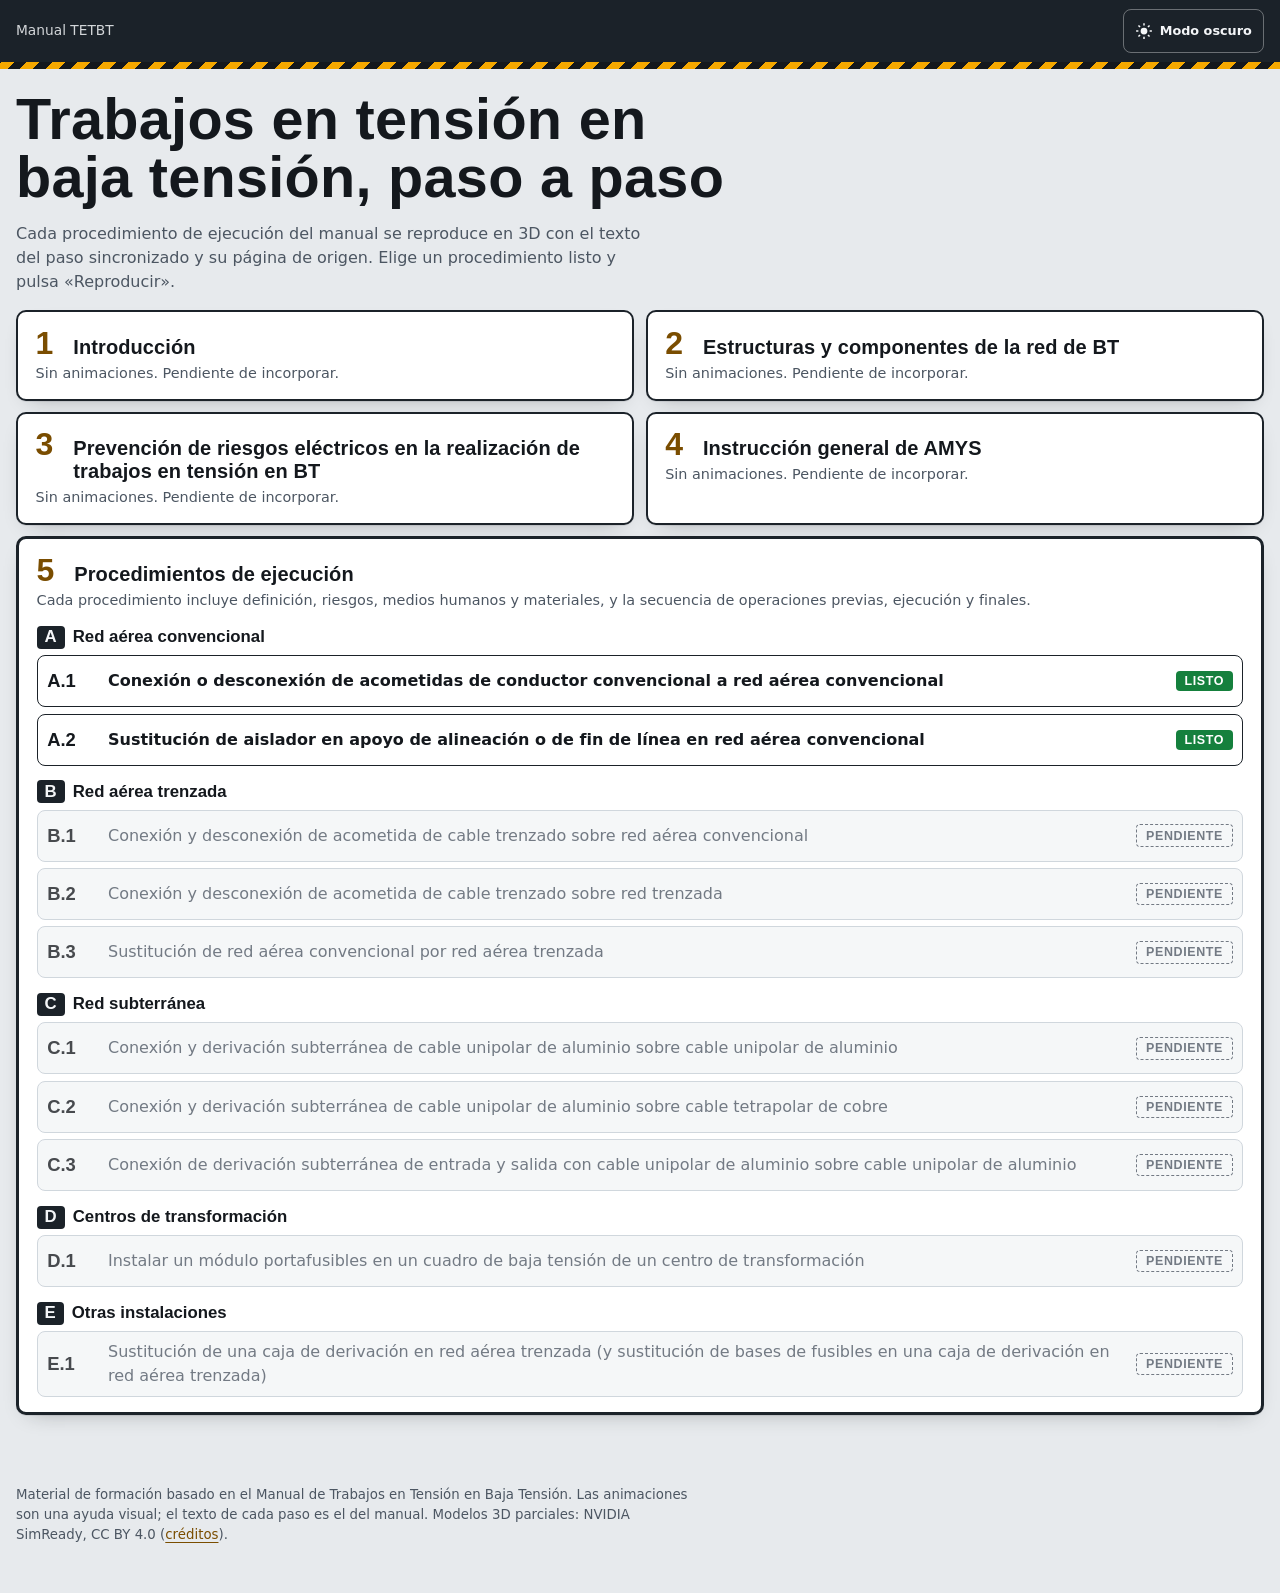
==== index.html @ 38d1fc25 "Apartado 5.A: reproductor 3D con animaciones paso a paso de A.1 y A.2, portada y modelos GLB (NVIDIA" ====
<!doctype html>
<html lang="es">
<head>
<meta charset="utf-8">
<script>try{var t=localStorage.getItem('tema');var q=location.search.match(/[?&]tema=(dark|light)/);if(q)t=q[1];if(t)document.documentElement.setAttribute('data-theme',t)}catch(e){}</script>
<meta name="viewport" content="width=device-width,initial-scale=1,viewport-fit=cover">
<meta name="color-scheme" content="light dark">
<title>Manual TETBT · Trabajos en tensión en baja tensión</title>
<meta name="description" content="Formación visual sobre el Manual de Trabajos en Tensión en Baja Tensión: procedimientos de ejecución animados paso a paso.">
<link rel="stylesheet" href="assets/tet.css">
</head>
<body>
<header class="cab">
  <div class="cab-in">
    <nav class="migas" aria-label="Migas de pan"><span class="act">Manual TETBT</span></nav>
    <button class="btn-tema" type="button" data-tema-btn aria-pressed="false"><span>Modo oscuro</span></button>
  </div>
</header>
<main>
  <section class="hero">
    <h1>Trabajos en tensión en baja tensión, paso a paso</h1>
    <p>Cada procedimiento de ejecución del manual se reproduce en 3D con el texto del paso sincronizado y su página de origen. Elige un procedimiento listo y pulsa «Reproducir».</p>
  </section>

  <ol class="mapa" aria-label="Secciones del manual">
    <li class="sec"><header><span class="num">1</span><h2>Introducción</h2></header><p>Sin animaciones. Pendiente de incorporar.</p></li>
    <li class="sec"><header><span class="num">2</span><h2>Estructuras y componentes de la red de BT</h2></header><p>Sin animaciones. Pendiente de incorporar.</p></li>
    <li class="sec"><header><span class="num">3</span><h2>Prevención de riesgos eléctricos en la realización de trabajos en tensión en BT</h2></header><p>Sin animaciones. Pendiente de incorporar.</p></li>
    <li class="sec"><header><span class="num">4</span><h2>Instrucción general de AMYS</h2></header><p>Sin animaciones. Pendiente de incorporar.</p></li>
    <li class="sec quinta" id="s5">
      <header><span class="num">5</span><h2>Procedimientos de ejecución</h2></header>
      <p>Cada procedimiento incluye definición, riesgos, medios humanos y materiales, y la secuencia de operaciones previas, ejecución y finales.</p>

      <div class="grupo" id="s5-a">
        <h3><span class="l">A</span> Red aérea convencional</h3>
        <ul class="procs">
          <li class="listo"><span class="id">A.1</span><a href="procedimientos/a1_acometida_conductor_convencional.html"><span class="tx">Conexión o desconexión de acometidas de conductor convencional a red aérea convencional</span></a><span class="estado listo">Listo</span></li>
          <li class="listo"><span class="id">A.2</span><a href="procedimientos/a2_sustitucion_aislador.html"><span class="tx">Sustitución de aislador en apoyo de alineación o de fin de línea en red aérea convencional</span></a><span class="estado listo">Listo</span></li>
        </ul>
      </div>
      <div class="grupo" id="s5-b">
        <h3><span class="l">B</span> Red aérea trenzada</h3>
        <ul class="procs">
          <li class="pend"><span class="id">B.1</span><span class="tx">Conexión y desconexión de acometida de cable trenzado sobre red aérea convencional</span><span class="estado pend">Pendiente</span></li>
          <li class="pend"><span class="id">B.2</span><span class="tx">Conexión y desconexión de acometida de cable trenzado sobre red trenzada</span><span class="estado pend">Pendiente</span></li>
          <li class="pend"><span class="id">B.3</span><span class="tx">Sustitución de red aérea convencional por red aérea trenzada</span><span class="estado pend">Pendiente</span></li>
        </ul>
      </div>
      <div class="grupo" id="s5-c">
        <h3><span class="l">C</span> Red subterránea</h3>
        <ul class="procs">
          <li class="pend"><span class="id">C.1</span><span class="tx">Conexión y derivación subterránea de cable unipolar de aluminio sobre cable unipolar de aluminio</span><span class="estado pend">Pendiente</span></li>
          <li class="pend"><span class="id">C.2</span><span class="tx">Conexión y derivación subterránea de cable unipolar de aluminio sobre cable tetrapolar de cobre</span><span class="estado pend">Pendiente</span></li>
          <li class="pend"><span class="id">C.3</span><span class="tx">Conexión de derivación subterránea de entrada y salida con cable unipolar de aluminio sobre cable unipolar de aluminio</span><span class="estado pend">Pendiente</span></li>
        </ul>
      </div>
      <div class="grupo" id="s5-d">
        <h3><span class="l">D</span> Centros de transformación</h3>
        <ul class="procs">
          <li class="pend"><span class="id">D.1</span><span class="tx">Instalar un módulo portafusibles en un cuadro de baja tensión de un centro de transformación</span><span class="estado pend">Pendiente</span></li>
        </ul>
      </div>
      <div class="grupo" id="s5-e">
        <h3><span class="l">E</span> Otras instalaciones</h3>
        <ul class="procs">
          <li class="pend"><span class="id">E.1</span><span class="tx">Sustitución de una caja de derivación en red aérea trenzada (y sustitución de bases de fusibles en una caja de derivación en red aérea trenzada)</span><span class="estado pend">Pendiente</span></li>
        </ul>
      </div>
    </li>
  </ol>
</main>
<footer class="pie"><small>Material de formación basado en el Manual de Trabajos en Tensión en Baja Tensión. Las animaciones son una ayuda visual; el texto de cada paso es el del manual. Modelos 3D parciales: NVIDIA SimReady, CC BY 4.0 (<a href="assets/modelos/CREDITOS.md">créditos</a>).</small></footer>
<script src="assets/tet.js"></script>
<script>TET.initTema();</script>
</body>
</html>
---- assets/tet.css ----
/* ============================================================
   Manual TETBT — hoja de estilo compartida
   Dirección: señalética industrial de seguridad eléctrica.
   Pizarra/carbón + amarillo de aviso. Sin fuentes externas.
   ============================================================ */
:root{
  --bg:#e7eaed; --panel:#ffffff; --panel2:#f3f5f7; --ink:#14181d; --mut:#4c5662; --bd:#c4ccd4;
  --aviso:#f5a800; --aviso-ink:#14181d; --aviso-txt:#7a4d00; --carbon:#1b2229; --carbon-ink:#f4f6f8;
  --ok:#15803d; --foco:#0b57d0; --sombra:0 1px 0 rgba(20,24,29,.08),0 8px 22px -14px rgba(20,24,29,.45);
  --f-tit:"Avenir Next Condensed","Bahnschrift","Roboto Condensed","Arial Narrow","Helvetica Neue",sans-serif;
  --f-txt:system-ui,-apple-system,"Segoe UI",Roboto,"Helvetica Neue",Arial,sans-serif;
  /* paleta de las escenas 3D (las lee tet.js) */
  --e-fondo:#d8e3ea; --e-suelo:#a9b39b; --e-calzada:#6d747b; --e-poste:#bdbab2; --e-edificio:#dcd2c2; --e-techo:#8d867b;
  --e-N:#2f6fd6; --e-R:#d1432f; --e-S:#2a9d57; --e-T:#8c52cc;
  --e-aisl:#ff9a12; --e-tela:#ffd23a; --e-aislador:#7c5b3b; --e-viejo:#4a392a; --e-nuevo:#efe8d6; --e-metal:#c4a020;
  --e-piel:#e2ae8c; --e-casco:#f4f4f2; --e-casco2:#ffd23a; --e-ropa:#ff8b1e; --e-ropa2:#2d3b4c; --e-guante:#d52b2b;
  --e-valla:#ff7a00; --e-furgo:#f1f1ef; --e-cono:#ff6a00; --e-cota:#d6246e; --e-ok:#1fa34a; --e-esc:#ffc933;
  --e-lona:#3b6fa8; --e-marca:#ffb400; --e-cgp:#8fa2af; --e-nube:#ffffff; --e-sol:#ffd84a; --e-texto:#14181d;
}
:root[data-theme="dark"]{
  --bg:#0f1317; --panel:#181e24; --panel2:#20272e; --ink:#eaeff3; --mut:#a2adb8; --bd:#34404a;
  --aviso:#ffb81c; --aviso-ink:#14181d; --aviso-txt:#ffc94d; --carbon:#0a0d10; --carbon-ink:#eaeff3;
  --ok:#4ade80; --foco:#7aa7ff; --sombra:0 1px 0 rgba(0,0,0,.4),0 10px 24px -14px rgba(0,0,0,.8);
  --e-fondo:#10171d; --e-suelo:#2d3829; --e-calzada:#2a2f34; --e-poste:#6f6c66; --e-edificio:#4d4840; --e-techo:#38342e;
  --e-N:#5b94ff; --e-R:#ff6a55; --e-S:#3fd07f; --e-T:#b88af0;
  --e-aisl:#ff9a12; --e-tela:#ffd23a; --e-aislador:#a07c55; --e-viejo:#6b5440; --e-nuevo:#f2ecda; --e-metal:#e0be3a;
  --e-piel:#d09a79; --e-casco:#e9e9e6; --e-casco2:#ffd23a; --e-ropa:#ff8b1e; --e-ropa2:#52667d; --e-guante:#f04a4a;
  --e-valla:#ff7a00; --e-furgo:#cfd3d6; --e-cono:#ff6a00; --e-cota:#ff5fa2; --e-ok:#4ade80; --e-esc:#ffc933;
  --e-lona:#4f86c2; --e-marca:#ffc233; --e-cgp:#6e808d; --e-nube:#8a97a3; --e-sol:#ffd84a; --e-texto:#ffffff;
}
*{box-sizing:border-box}
html{-webkit-text-size-adjust:100%}
body{margin:0;background:var(--bg);color:var(--ink);font:400 1rem/1.5 var(--f-txt);min-height:100vh;overflow-x:hidden}
img,svg,canvas{max-width:100%}
a{color:var(--aviso-txt);text-underline-offset:3px}
:focus-visible{outline:3px solid var(--foco);outline-offset:2px;border-radius:4px}
.skip{position:absolute;left:-999px;top:0;background:var(--aviso);color:var(--aviso-ink);padding:.6rem 1rem;z-index:99;font-weight:700}
.skip:focus{left:8px;top:8px}
.vh{position:absolute!important;width:1px;height:1px;overflow:hidden;clip:rect(0 0 0 0);white-space:nowrap}

/* ---------- cabecera con franja de peligro ---------- */
.cab{background:var(--carbon);color:var(--carbon-ink);position:relative;padding:.55rem max(16px,env(safe-area-inset-left)) calc(.55rem + 7px)}
.cab::after{content:"";position:absolute;left:0;right:0;bottom:0;height:7px;
  background:repeating-linear-gradient(-45deg,var(--aviso) 0 9px,#14181d 9px 18px)}
.cab-in{max-width:1400px;margin:0 auto;display:flex;align-items:center;gap:.75rem;justify-content:space-between}
.migas{display:flex;flex-wrap:wrap;gap:.15rem .5rem;align-items:center;font-size:.86rem;line-height:1.3;min-width:0}
.migas a{color:var(--carbon-ink);text-decoration:none;font-weight:600;padding:.5rem .1rem;min-height:44px;display:inline-flex;align-items:center}
.migas a:hover{text-decoration:underline}
.migas .sep{opacity:.5}
.migas .act{opacity:.85}
.btn-tema{flex:none;min-width:44px;min-height:44px;border:1.5px solid rgba(255,255,255,.35);background:transparent;color:var(--carbon-ink);border-radius:8px;
  font:600 .8rem var(--f-txt);display:inline-flex;align-items:center;gap:.4rem;padding:0 .7rem;cursor:pointer}
.btn-tema:hover{border-color:var(--aviso)}
.btn-tema svg{width:18px;height:18px}

main{max-width:1400px;margin:0 auto;padding:0 max(16px,env(safe-area-inset-left)) 2rem}
.titulo{display:flex;gap:.9rem;align-items:center;padding:1rem 0 .8rem}
.placa{flex:none;font:800 1.9rem/1 var(--f-tit);letter-spacing:.02em;background:var(--aviso);color:var(--aviso-ink);
  padding:.45rem .6rem .35rem;border:3px solid var(--carbon);border-radius:6px;box-shadow:inset 0 0 0 2px var(--aviso)}
:root[data-theme="dark"] .placa{border-color:#000}
h1{font:800 clamp(1.25rem,4.6vw,2.1rem)/1.1 var(--f-tit);margin:0;letter-spacing:.005em;text-wrap:balance}
h2{font:800 1.5rem/1.15 var(--f-tit);margin:0 0 .8rem;letter-spacing:.005em}
.lede{max-width:70ch;color:var(--mut);margin:0 0 .5rem}

/* ---------- reproductor ---------- */
.player{display:grid;gap:0;background:var(--panel);border:2px solid var(--carbon);border-radius:10px;overflow:clip;box-shadow:var(--sombra)}
:root[data-theme="dark"] .player{border-color:var(--bd)}
.stage{position:relative;height:clamp(260px,42svh,420px);background:var(--e-fondo);touch-action:none}
.stage canvas{display:block;width:100%;height:100%;outline:none}
.stage .tag{position:absolute;left:10px;top:10px;background:var(--carbon);color:var(--carbon-ink);font:700 .78rem var(--f-tit);letter-spacing:.04em;
  padding:.3rem .55rem;border-radius:4px;pointer-events:none;max-width:70%}
.btn-cam{position:absolute;right:10px;top:10px;min-height:44px;min-width:44px;display:inline-flex;align-items:center;gap:.4rem;
  background:var(--panel);color:var(--ink);border:1.5px solid var(--carbon);border-radius:8px;padding:0 .7rem;font:700 .8rem var(--f-txt);cursor:pointer;box-shadow:var(--sombra)}
.btn-cam svg{width:18px;height:18px}
.sinwebgl{position:absolute;inset:0;display:none;align-items:center;justify-content:center;text-align:center;padding:1.5rem;
  background:var(--panel2);color:var(--ink);font-weight:600}
.sinwebgl.on{display:flex}
.stage.nogl{height:auto!important;min-height:0!important;position:static!important;touch-action:auto}
.stage.nogl canvas,.stage.nogl .tag,.stage.nogl .btn-cam{display:none}
.stage.nogl .sinwebgl{position:static;padding:1.2rem;font-size:.95rem}
.pista{display:none;position:absolute;left:10px;right:10px;bottom:8px;text-align:center;font:600 .74rem var(--f-txt);color:var(--ink);background:color-mix(in srgb,var(--panel) 82%,transparent);border-radius:6px;padding:.2rem .4rem;pointer-events:none}
.stage.nogl .pista{display:none!important}
.carga{position:absolute;inset:0;display:flex;align-items:center;justify-content:center;color:var(--mut);font-weight:600;pointer-events:none}

.panel{display:flex;flex-direction:column;min-width:0}
.opcion{display:flex;flex-wrap:wrap;gap:.5rem .8rem;align-items:center;padding:.7rem .9rem;background:var(--panel2);border-bottom:1px solid var(--bd)}
.opcion .et{font:800 .95rem var(--f-tit)}
.seg{display:inline-flex;border:2px solid var(--carbon);border-radius:8px;overflow:hidden;background:var(--panel)}
:root[data-theme="dark"] .seg{border-color:var(--bd)}
.seg button{min-height:44px;padding:0 .9rem;border:0;background:transparent;color:var(--ink);font:700 .88rem var(--f-txt);cursor:pointer}
.seg button+button{border-left:2px solid var(--carbon)}
:root[data-theme="dark"] .seg button+button{border-left-color:var(--bd)}
.seg button[aria-pressed="true"]{background:var(--aviso);color:var(--aviso-ink)}
.opcion .desc{flex:1 1 100%;font-size:.84rem;color:var(--mut);margin:0}

.fases{display:flex;gap:3px;padding:.7rem .9rem .2rem}
.fases button{flex:var(--w,1) 1 0;min-width:0;height:22px;padding:0;border:0;border-radius:3px;background:var(--bd);position:relative;cursor:pointer;overflow:hidden}
.fases button .rell{position:absolute;inset:0 auto 0 0;width:var(--p,0%);background:var(--aviso)}
.fases button[aria-current="true"]{outline:2px solid var(--ink);outline-offset:1px}
.fases button.hecha .rell{background:var(--carbon)}
:root[data-theme="dark"] .fases button.hecha .rell{background:var(--mut)}
.fase-nom{padding:.1rem .9rem 0;font:700 .82rem var(--f-tit);letter-spacing:.06em;color:var(--mut);text-transform:uppercase}

.paso{padding:.55rem .9rem .8rem;touch-action:pan-y;min-height:9.5rem}
.paso-cab{display:flex;flex-wrap:wrap;align-items:center;gap:.4rem .6rem;margin-bottom:.35rem}
.paso-n{font:800 .95rem var(--f-tit);color:var(--mut)}
.cita{display:inline-flex;align-items:center;font:800 .8rem var(--f-tit);letter-spacing:.03em;background:var(--carbon);color:var(--carbon-ink);
  padding:.15rem .5rem;border-radius:4px;border:2px solid var(--carbon)}
:root[data-theme="dark"] .cita{background:var(--aviso);color:var(--aviso-ink);border-color:var(--aviso)}
.ilus{display:inline-flex;font:700 .74rem var(--f-txt);padding:.12rem .5rem;border-radius:999px;border:1.5px dashed var(--mut);color:var(--mut)}
.paso-txt{font:700 clamp(1.18rem,4.9vw,1.6rem)/1.22 var(--f-tit);letter-spacing:.003em;margin:0;text-wrap:pretty}
.paso-nota{margin:.65rem 0 0;padding:.5rem .7rem;border-left:5px solid var(--aviso);background:var(--panel2);font-size:.92rem;line-height:1.4}
.paso-nota strong{font-family:var(--f-tit);font-weight:800}

.ctrl{position:sticky;bottom:0;z-index:5;background:var(--panel);border-top:2px solid var(--carbon);padding:.6rem .9rem calc(.6rem + env(safe-area-inset-bottom));
  display:grid;grid-template-columns:minmax(0,1fr) minmax(0,1.35fr) minmax(0,1fr);gap:.4rem}
:root[data-theme="dark"] .ctrl{border-top-color:var(--bd)}
.ctrl .b{min-height:52px;min-width:0;padding:0 .3rem;border:2px solid var(--carbon);border-radius:9px;background:var(--panel);color:var(--ink);font:800 .98rem var(--f-tit);letter-spacing:.01em;
  display:inline-flex;align-items:center;justify-content:center;gap:.3rem;cursor:pointer;touch-action:manipulation}
:root[data-theme="dark"] .ctrl .b{border-color:var(--bd)}
.ctrl .b svg{width:18px;height:18px;flex:none}
.ctrl .b:disabled{opacity:.4;cursor:default}
.ctrl .b.play{background:var(--aviso);color:var(--aviso-ink);border-color:var(--carbon);font-size:1.1rem}
:root[data-theme="dark"] .ctrl .b.play{border-color:var(--aviso)}
.ctrl .b:active:not(:disabled){transform:translateY(1px)}
.ctrl2{grid-column:1/-1;display:flex;flex-wrap:wrap;gap:.5rem .9rem;align-items:center;justify-content:space-between}
.ctrl2 .seg button{min-width:48px;padding:0 .6rem}
.ctrl2 .mini{min-height:44px;padding:0 .8rem;border:2px solid var(--carbon);border-radius:8px;background:var(--panel);color:var(--ink);font:700 .85rem var(--f-txt);cursor:pointer;display:inline-flex;gap:.4rem;align-items:center}
:root[data-theme="dark"] .ctrl2 .mini{border-color:var(--bd)}
.ctrl2 .mini[aria-pressed="true"]{background:var(--aviso);color:var(--aviso-ink)}
.ctrl2 .mini svg{width:16px;height:16px}

details.todos{border-top:1px solid var(--bd)}
details.todos>summary{cursor:pointer;min-height:48px;display:flex;align-items:center;padding:0 .9rem;font:800 1rem var(--f-tit);list-style:none;gap:.5rem}
details.todos>summary::-webkit-details-marker{display:none}
details.todos>summary::before{content:"";width:9px;height:9px;border-right:3px solid currentColor;border-bottom:3px solid currentColor;transform:rotate(-45deg);transition:transform .15s}
details.todos[open]>summary::before{transform:rotate(45deg)}
.lista{margin:0;padding:0 .5rem .8rem;list-style:none;max-height:none}
.lista h3{font:800 .82rem var(--f-tit);letter-spacing:.06em;text-transform:uppercase;color:var(--mut);margin:.8rem .4rem .25rem}
.lista ol{list-style:none;margin:0;padding:0}
.lista button{width:100%;text-align:left;display:grid;grid-template-columns:2.1rem 1fr auto;gap:.4rem;align-items:start;min-height:44px;padding:.5rem .4rem;border:0;border-radius:6px;
  background:transparent;color:var(--ink);font:400 .93rem/1.35 var(--f-txt);cursor:pointer}
.lista button:hover{background:var(--panel2)}
.lista button[aria-current="step"]{background:var(--aviso);color:var(--aviso-ink)}
.lista button .n{font:800 .95rem var(--f-tit);color:var(--mut)}
.lista button[aria-current="step"] .n{color:var(--aviso-ink)}
.lista button .p{font:700 .78rem var(--f-tit);color:var(--mut);white-space:nowrap}
.lista button[aria-current="step"] .p{color:var(--aviso-ink)}
.lista button.pasado .t{opacity:.7}

/* escritorio: lienzo a la izquierda, panel a la derecha */
@media (min-width:960px){
  .player{grid-template-columns:minmax(0,1fr) 440px;align-items:start}
  .stage{position:sticky;top:0;height:max(520px,min(calc(100vh - 200px),820px));min-height:520px}
  .panel{height:max(520px,min(calc(100vh - 200px),820px));overflow:hidden;border-left:2px solid var(--carbon)}
  :root[data-theme="dark"] .panel{border-left-color:var(--bd)}
  .panel .scroll{flex:1;min-height:0;display:flex;flex-direction:column}
  .ctrl{position:static}
  details.todos{border-top:1px solid var(--bd);flex:1;min-height:0;display:flex;flex-direction:column}
  details.todos:not([open]){flex:none}
  .lista{flex:1;overflow:auto;min-height:0;position:relative}
  .paso{min-height:0}
}
@media (max-width:959px){
  .panel .scroll{display:contents}
  .opcion{order:0}.fases{order:1}.fase-nom{order:2}.paso{order:3}
  .stage{touch-action:pan-y}
  .pista{display:block}
  details.todos{order:5}.ctrl{order:6}
}

/* ---------- fichas ---------- */
.fichas{margin-top:1.6rem}
.rejilla{display:grid;gap:.9rem;grid-template-columns:1fr}
@media (min-width:760px){.rejilla{grid-template-columns:1fr 1fr}}
.ficha{background:var(--panel);border:2px solid var(--carbon);border-radius:10px;padding:1rem 1.1rem 1.1rem;box-shadow:var(--sombra);min-width:0}
:root[data-theme="dark"] .ficha{border-color:var(--bd)}
.ficha.ancha{grid-column:1/-1}
.ficha h3{font:800 1.25rem var(--f-tit);margin:0 0 .6rem;display:flex;align-items:center;gap:.6rem;flex-wrap:wrap}
.ficha h3 .cita{font-size:.75rem}
.ficha p{margin:.2rem 0;max-width:72ch}
.riesgos{list-style:none;margin:0;padding:0;display:grid;gap:.5rem;grid-template-columns:repeat(auto-fill,minmax(210px,1fr))}
.riesgos li{display:flex;align-items:center;gap:.6rem;font-weight:600;padding:.4rem .6rem .4rem .4rem;background:var(--panel2);border-radius:8px;border:1px solid var(--bd)}
.riesgos svg{flex:none;width:34px;height:34px;padding:5px;background:var(--aviso);color:var(--aviso-ink);border-radius:6px;border:2px solid var(--carbon)}
.medio{margin-top:.9rem}
.medio h4{font:800 1.02rem var(--f-tit);margin:0 0 .15rem;display:flex;gap:.5rem;align-items:center;flex-wrap:wrap}
.medio h4 .cita{font-size:.72rem}
.medio .nota{font-size:.84rem;color:var(--mut);margin:0 0 .4rem;max-width:80ch}
.chips{display:flex;flex-wrap:wrap;gap:.4rem;margin:0;padding:0;list-style:none}
.chips li{padding:.3rem .65rem;border-radius:999px;background:var(--panel2);border:1.5px solid var(--bd);font-size:.88rem;line-height:1.25}
.chips.epi li{border-color:var(--aviso);background:color-mix(in srgb,var(--aviso) 16%,var(--panel))}
.humano{display:flex;gap:.7rem;align-items:flex-start}
.humano svg{flex:none;width:44px;height:44px;color:var(--ink)}

footer.pie{max-width:1400px;margin:0 auto;padding:1.4rem max(16px,env(safe-area-inset-left)) 3rem}
.hermano{display:flex;flex-wrap:wrap;gap:.8rem;align-items:center;justify-content:space-between;padding:1rem 1.1rem;border:2px solid var(--carbon);border-radius:10px;background:var(--panel)}
:root[data-theme="dark"] .hermano{border-color:var(--bd)}
.hermano a.go{display:inline-flex;align-items:center;gap:.5rem;min-height:48px;padding:0 1.1rem;background:var(--aviso);color:var(--aviso-ink);
  border:2px solid var(--carbon);border-radius:9px;font:800 1.05rem var(--f-tit);text-decoration:none}
.hermano .lbl{color:var(--mut);font-size:.88rem}
.pie small{display:block;margin-top:1rem;color:var(--mut);max-width:80ch}

/* ---------- portada ---------- */
.hero{padding:1.4rem 0 1rem;display:grid;gap:1rem}
.hero h1{font-size:clamp(1.9rem,8vw,3.6rem);line-height:1}
.hero p{max-width:62ch;color:var(--mut);margin:0}
.mapa{list-style:none;margin:0;padding:0;display:grid;gap:.7rem}
.sec{background:var(--panel);border:2px solid var(--carbon);border-radius:10px;padding:.9rem 1.1rem;box-shadow:var(--sombra)}
:root[data-theme="dark"] .sec{border-color:var(--bd)}
.sec>header{display:flex;gap:.8rem;align-items:baseline}
.sec .num{font:800 2rem/1 var(--f-tit);color:var(--aviso-txt);min-width:1.4ch}
.sec h2{margin:0;font-size:1.25rem}
.sec p{margin:.25rem 0 0;color:var(--mut);font-size:.9rem}
.sec.quinta{border-width:3px}
.grupo{margin-top:.9rem}
.grupo h3{font:800 1.05rem var(--f-tit);margin:0 0 .4rem;display:flex;align-items:center;gap:.5rem}
.grupo h3 .l{background:var(--carbon);color:var(--carbon-ink);padding:.1rem .5rem;border-radius:4px}
:root[data-theme="dark"] .grupo h3 .l{background:var(--aviso);color:var(--aviso-ink)}
.procs{list-style:none;margin:0;padding:0;display:grid;gap:.4rem}
.procs li{display:grid;grid-template-columns:3.2rem 1fr auto;gap:.6rem;align-items:center;padding:.5rem .6rem;border:1.5px solid var(--bd);border-radius:8px;background:var(--panel2);min-height:52px}
.procs .id{font:800 1.15rem var(--f-tit)}
.procs a{color:var(--ink);font-weight:700;text-decoration:none}
.procs a:hover{text-decoration:underline}
.procs a::after{content:"";position:absolute;inset:0}
.procs li{position:relative}
.estado{font:800 .78rem var(--f-tit);letter-spacing:.05em;padding:.2rem .55rem;border-radius:4px;text-transform:uppercase;white-space:nowrap}
.estado.listo{background:var(--ok);color:#fff}
:root[data-theme="dark"] .estado.listo{color:#07210f}
.estado.pend{border:1.5px dashed var(--mut);color:var(--mut)}
.procs li.pend{opacity:.78}
.procs li.pend .tx{color:var(--mut)}
.procs li.listo{border-color:var(--carbon);background:var(--panel)}
:root[data-theme="dark"] .procs li.listo{border-color:var(--aviso)}
@media (min-width:900px){.mapa{grid-template-columns:1fr 1fr}.sec.quinta{grid-column:1/-1}}

/* ---------- movimiento reducido ---------- */
@media (max-width:520px){
  .cab{padding-top:.2rem}
  .migas{font-size:.78rem;gap:0 .35rem}
  .migas .sep{display:none}
  .migas a{padding:.45rem .15rem}
  .migas a+a::before{content:"/";opacity:.5;margin-right:.35rem}
  .btn-tema span{position:absolute;width:1px;height:1px;overflow:hidden;clip:rect(0 0 0 0)}
  .btn-tema{padding:0;justify-content:center;width:44px}
  .titulo{gap:.7rem;padding:.7rem 0 .6rem}
  .placa{font-size:1.5rem}
  h1{font-size:1.08rem}
  .ctrl .b{font-size:.9rem}
  .ctrl .b.play{font-size:.95rem}
  .ctrl .b:not(.play) svg{display:none}
  .ctrl2{flex-wrap:nowrap;gap:.4rem;justify-content:space-between}
  .ctrl2 .mini{padding:0 .6rem}
  .ctrl2 .mini span{font-size:.8rem}
  .ctrl2 .mini.rs span{position:absolute;width:1px;height:1px;overflow:hidden;clip:rect(0 0 0 0)}
  .ctrl2 .mini.rs{width:44px;justify-content:center;padding:0}
  .ctrl2 .seg button{min-width:42px;padding:0 .45rem}
  .paso{min-height:0}
}
@media (prefers-reduced-motion:reduce){*{transition:none!important;animation:none!important;scroll-behavior:auto!important}}
@media print{.cab::after{display:none}.ctrl,.stage{display:none}}
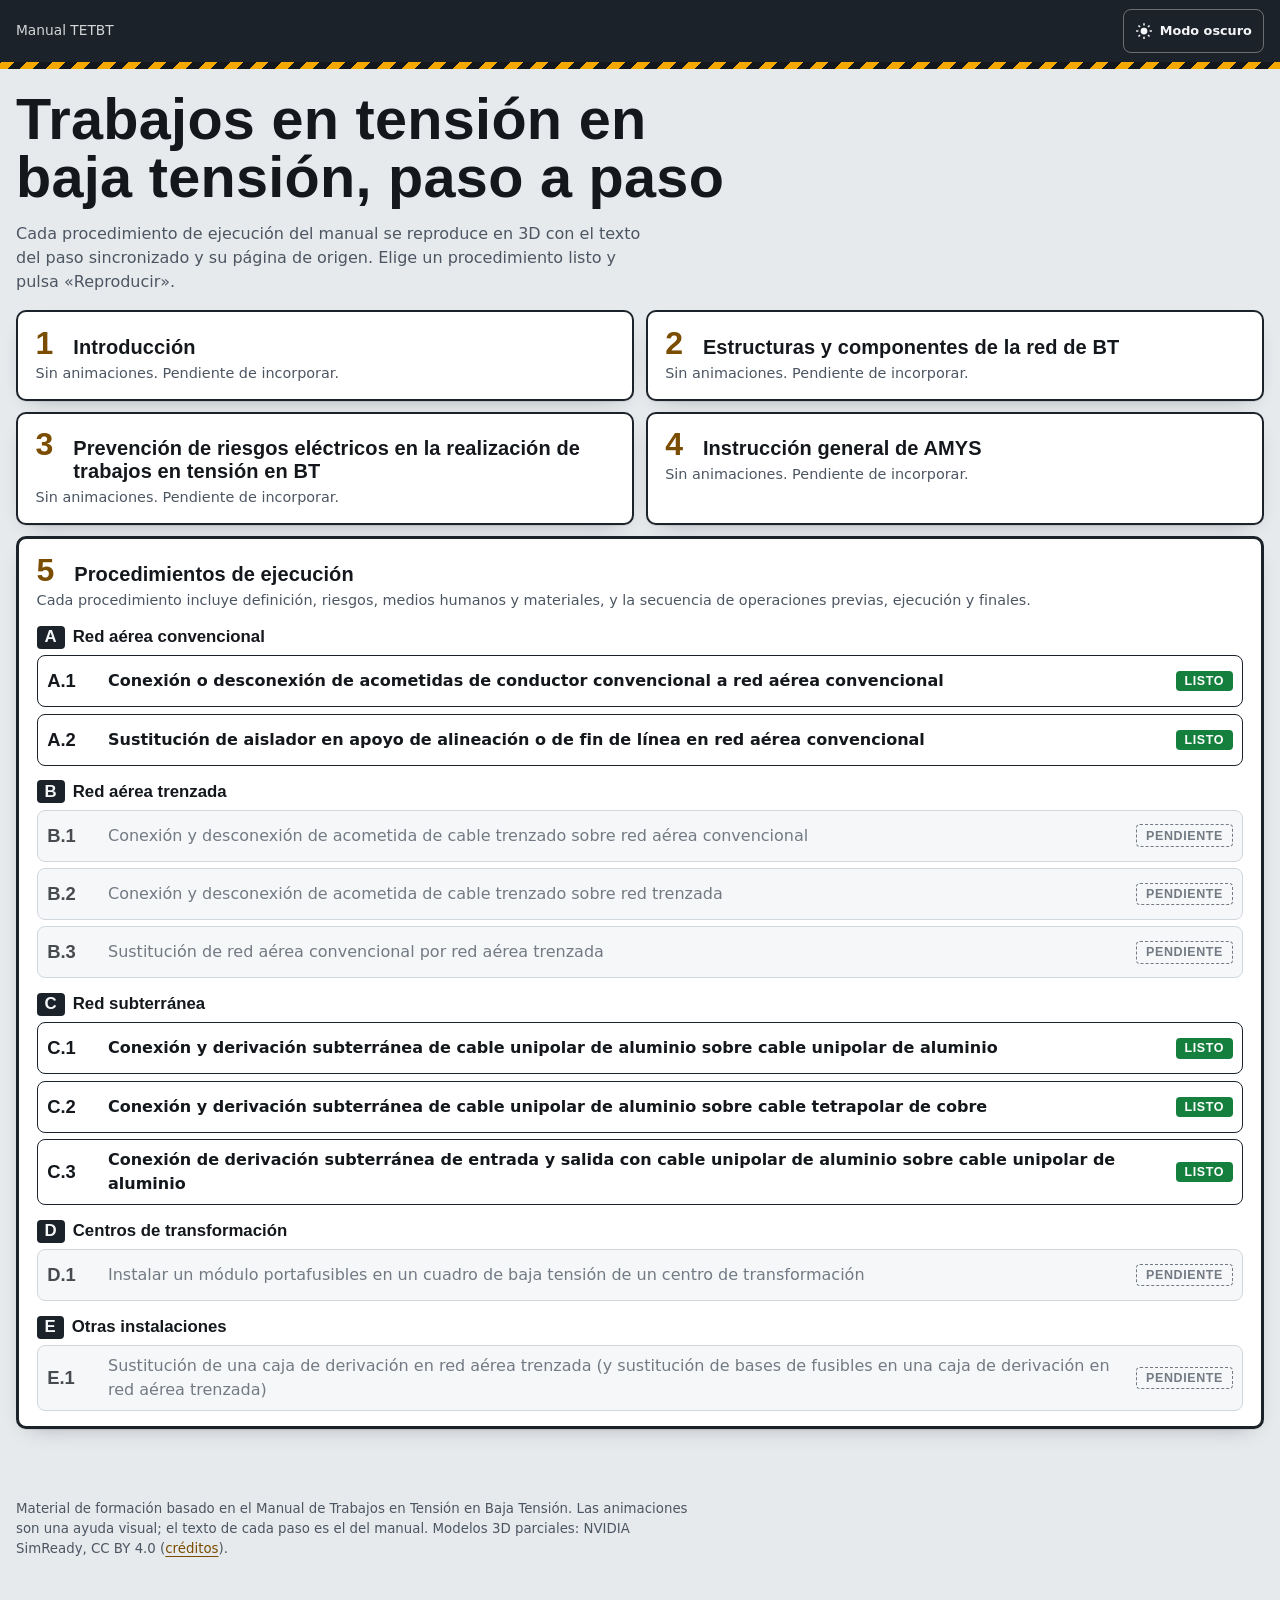
==== commit 619e2dcc: "Apartado 5.C: red subterránea (C.1, C.2, C.3) con animaciones paso a paso y variantes; portada actua" ====
--- a/index.html
+++ b/index.html
@@ -49,9 +49,9 @@
       <div class="grupo" id="s5-c">
         <h3><span class="l">C</span> Red subterránea</h3>
         <ul class="procs">
-          <li class="pend"><span class="id">C.1</span><span class="tx">Conexión y derivación subterránea de cable unipolar de aluminio sobre cable unipolar de aluminio</span><span class="estado pend">Pendiente</span></li>
-          <li class="pend"><span class="id">C.2</span><span class="tx">Conexión y derivación subterránea de cable unipolar de aluminio sobre cable tetrapolar de cobre</span><span class="estado pend">Pendiente</span></li>
-          <li class="pend"><span class="id">C.3</span><span class="tx">Conexión de derivación subterránea de entrada y salida con cable unipolar de aluminio sobre cable unipolar de aluminio</span><span class="estado pend">Pendiente</span></li>
+          <li class="listo"><span class="id">C.1</span><a href="procedimientos/c1_derivacion_unipolar_sobre_unipolar.html"><span class="tx">Conexión y derivación subterránea de cable unipolar de aluminio sobre cable unipolar de aluminio</span></a><span class="estado listo">Listo</span></li>
+          <li class="listo"><span class="id">C.2</span><a href="procedimientos/c2_derivacion_unipolar_sobre_tetrapolar.html"><span class="tx">Conexión y derivación subterránea de cable unipolar de aluminio sobre cable tetrapolar de cobre</span></a><span class="estado listo">Listo</span></li>
+          <li class="listo"><span class="id">C.3</span><a href="procedimientos/c3_derivacion_entrada_salida.html"><span class="tx">Conexión de derivación subterránea de entrada y salida con cable unipolar de aluminio sobre cable unipolar de aluminio</span></a><span class="estado listo">Listo</span></li>
         </ul>
       </div>
       <div class="grupo" id="s5-d">
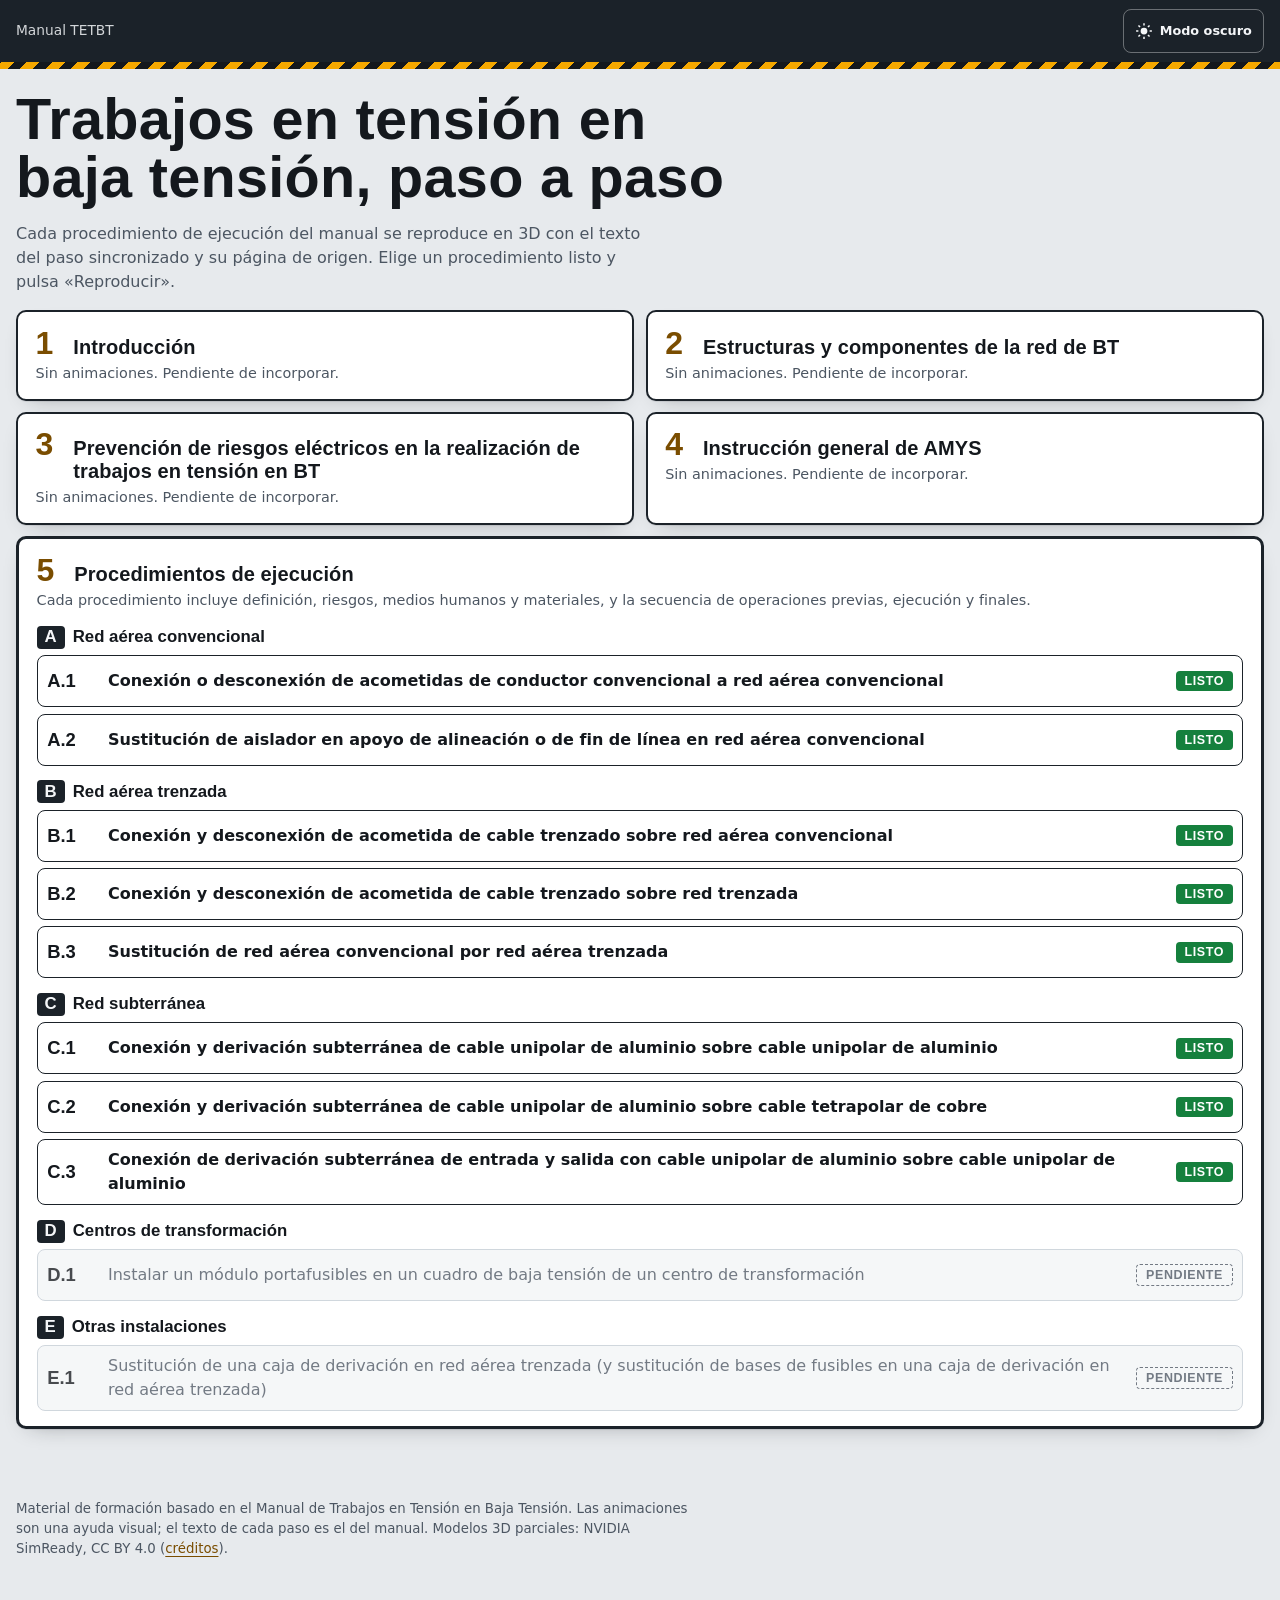
==== commit 830a0c16: "Apartado 5.B: red aérea trenzada (B.1, B.2, B.3) con animaciones paso a paso; portada y estado actua" ====
--- a/index.html
+++ b/index.html
@@ -41,9 +41,9 @@
       <div class="grupo" id="s5-b">
         <h3><span class="l">B</span> Red aérea trenzada</h3>
         <ul class="procs">
-          <li class="pend"><span class="id">B.1</span><span class="tx">Conexión y desconexión de acometida de cable trenzado sobre red aérea convencional</span><span class="estado pend">Pendiente</span></li>
-          <li class="pend"><span class="id">B.2</span><span class="tx">Conexión y desconexión de acometida de cable trenzado sobre red trenzada</span><span class="estado pend">Pendiente</span></li>
-          <li class="pend"><span class="id">B.3</span><span class="tx">Sustitución de red aérea convencional por red aérea trenzada</span><span class="estado pend">Pendiente</span></li>
+          <li class="listo"><span class="id">B.1</span><a href="procedimientos/b1_acometida_trenzado_sobre_convencional.html"><span class="tx">Conexión y desconexión de acometida de cable trenzado sobre red aérea convencional</span></a><span class="estado listo">Listo</span></li>
+          <li class="listo"><span class="id">B.2</span><a href="procedimientos/b2_acometida_trenzado_sobre_trenzada.html"><span class="tx">Conexión y desconexión de acometida de cable trenzado sobre red trenzada</span></a><span class="estado listo">Listo</span></li>
+          <li class="listo"><span class="id">B.3</span><a href="procedimientos/b3_sustitucion_convencional_por_trenzada.html"><span class="tx">Sustitución de red aérea convencional por red aérea trenzada</span></a><span class="estado listo">Listo</span></li>
         </ul>
       </div>
       <div class="grupo" id="s5-c">
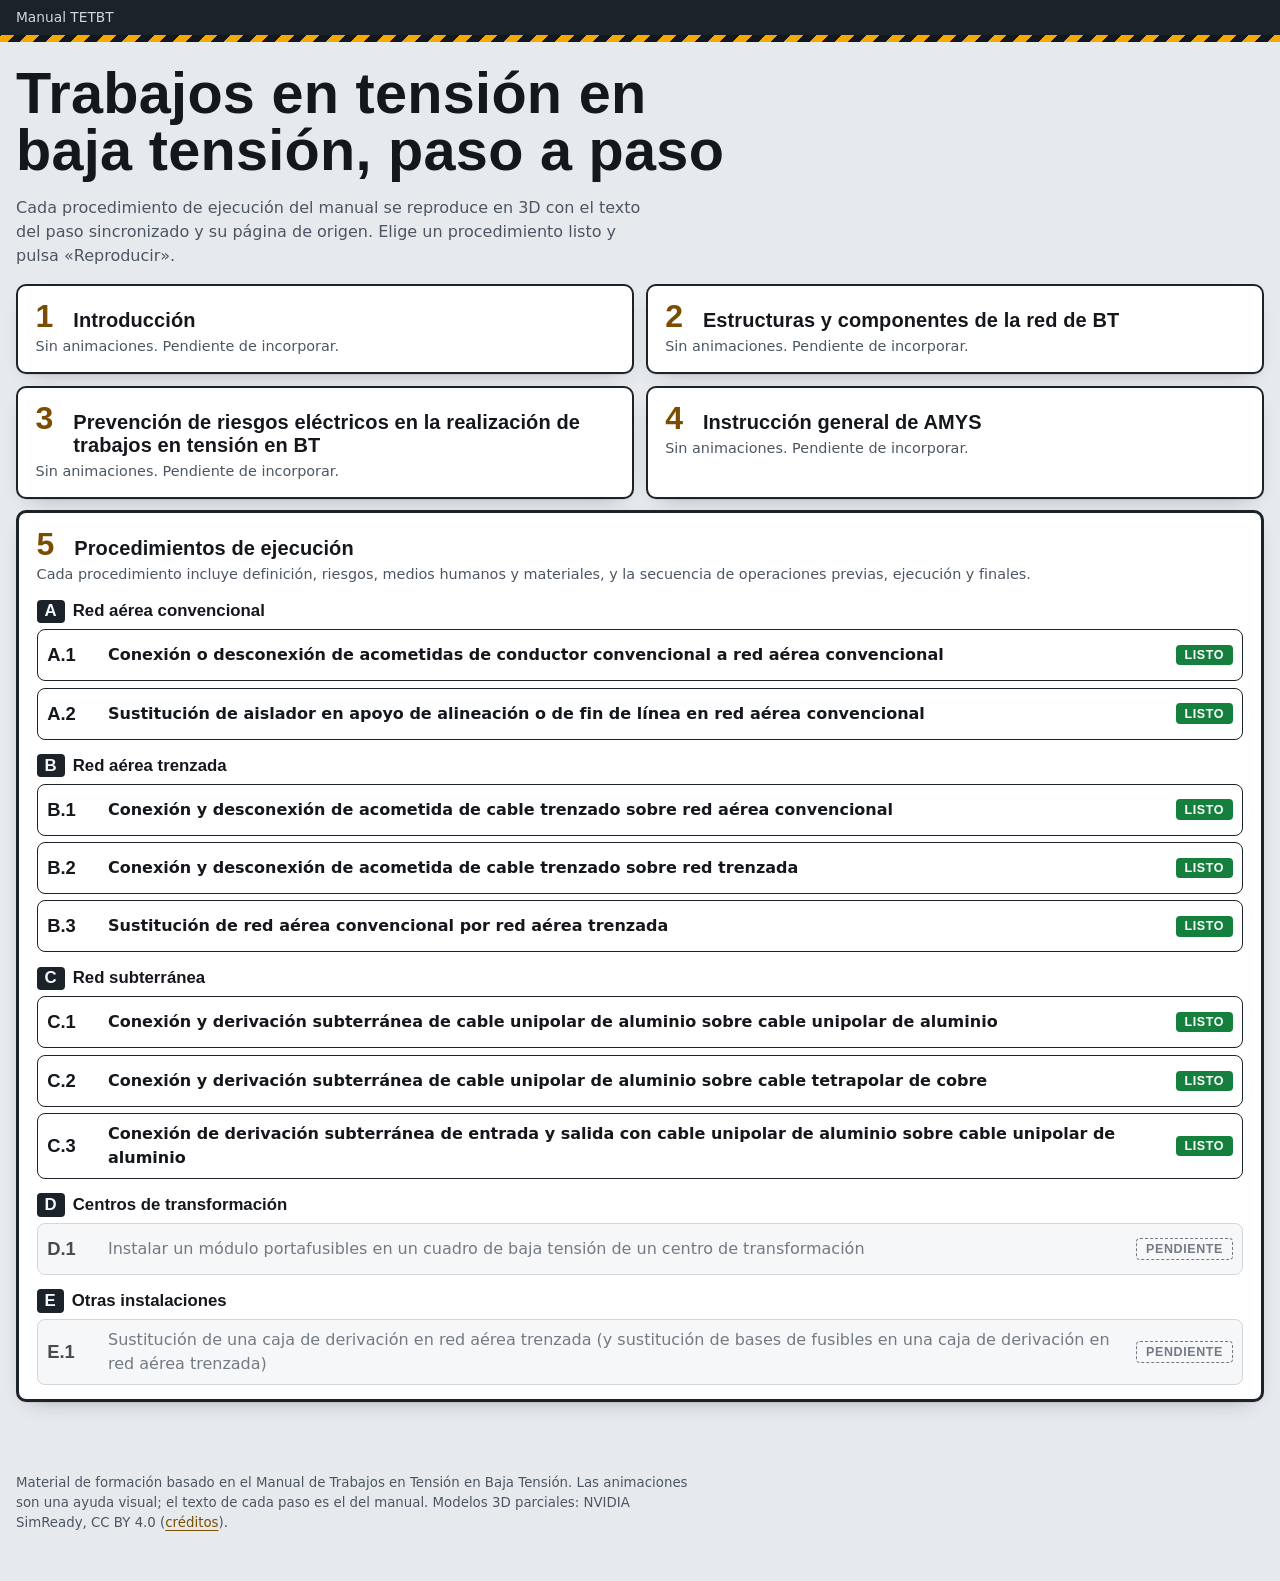
==== commit 9daece32: "Solo modo claro; z-fighting y halo del cable negro corregidos; recuadro de detalle compacto; derivac" ====
--- a/index.html
+++ b/index.html
@@ -2,9 +2,8 @@
 <html lang="es">
 <head>
 <meta charset="utf-8">
-<script>try{var t=localStorage.getItem('tema');var q=location.search.match(/[?&]tema=(dark|light)/);if(q)t=q[1];if(t)document.documentElement.setAttribute('data-theme',t)}catch(e){}</script>
 <meta name="viewport" content="width=device-width,initial-scale=1,viewport-fit=cover">
-<meta name="color-scheme" content="light dark">
+<meta name="color-scheme" content="light">
 <title>Manual TETBT · Trabajos en tensión en baja tensión</title>
 <meta name="description" content="Formación visual sobre el Manual de Trabajos en Tensión en Baja Tensión: procedimientos de ejecución animados paso a paso.">
 <link rel="stylesheet" href="assets/tet.css">
@@ -13,7 +12,6 @@
 <header class="cab">
   <div class="cab-in">
     <nav class="migas" aria-label="Migas de pan"><span class="act">Manual TETBT</span></nav>
-    <button class="btn-tema" type="button" data-tema-btn aria-pressed="false"><span>Modo oscuro</span></button>
   </div>
 </header>
 <main>
--- a/assets/tet.css
+++ b/assets/tet.css
@@ -11,22 +11,11 @@
   --f-txt:system-ui,-apple-system,"Segoe UI",Roboto,"Helvetica Neue",Arial,sans-serif;
   /* paleta de las escenas 3D (las lee tet.js) */
   --e-fondo:#d8e3ea; --e-suelo:#a9b39b; --e-calzada:#6d747b; --e-poste:#bdbab2; --e-edificio:#dcd2c2; --e-techo:#8d867b;
-  --e-N:#2f6fd6; --e-R:#d1432f; --e-S:#2a9d57; --e-T:#8c52cc;
+  --e-N:#1f6fe0; --e-R:#8b5a2b; --e-S:#1b1b1f; --e-T:#9aa0a6; --e-halo:#c8d1d8;
   --e-aisl:#ff9a12; --e-tela:#ffd23a; --e-aislador:#7c5b3b; --e-viejo:#4a392a; --e-nuevo:#efe8d6; --e-metal:#c4a020;
   --e-piel:#e2ae8c; --e-casco:#f4f4f2; --e-casco2:#ffd23a; --e-ropa:#ff8b1e; --e-ropa2:#2d3b4c; --e-guante:#d52b2b;
   --e-valla:#ff7a00; --e-furgo:#f1f1ef; --e-cono:#ff6a00; --e-cota:#d6246e; --e-ok:#1fa34a; --e-esc:#ffc933;
   --e-lona:#3b6fa8; --e-marca:#ffb400; --e-cgp:#8fa2af; --e-nube:#ffffff; --e-sol:#ffd84a; --e-texto:#14181d;
-}
-:root[data-theme="dark"]{
-  --bg:#0f1317; --panel:#181e24; --panel2:#20272e; --ink:#eaeff3; --mut:#a2adb8; --bd:#34404a;
-  --aviso:#ffb81c; --aviso-ink:#14181d; --aviso-txt:#ffc94d; --carbon:#0a0d10; --carbon-ink:#eaeff3;
-  --ok:#4ade80; --foco:#7aa7ff; --sombra:0 1px 0 rgba(0,0,0,.4),0 10px 24px -14px rgba(0,0,0,.8);
-  --e-fondo:#10171d; --e-suelo:#2d3829; --e-calzada:#2a2f34; --e-poste:#6f6c66; --e-edificio:#4d4840; --e-techo:#38342e;
-  --e-N:#5b94ff; --e-R:#ff6a55; --e-S:#3fd07f; --e-T:#b88af0;
-  --e-aisl:#ff9a12; --e-tela:#ffd23a; --e-aislador:#a07c55; --e-viejo:#6b5440; --e-nuevo:#f2ecda; --e-metal:#e0be3a;
-  --e-piel:#d09a79; --e-casco:#e9e9e6; --e-casco2:#ffd23a; --e-ropa:#ff8b1e; --e-ropa2:#52667d; --e-guante:#f04a4a;
-  --e-valla:#ff7a00; --e-furgo:#cfd3d6; --e-cono:#ff6a00; --e-cota:#ff5fa2; --e-ok:#4ade80; --e-esc:#ffc933;
-  --e-lona:#4f86c2; --e-marca:#ffc233; --e-cgp:#6e808d; --e-nube:#8a97a3; --e-sol:#ffd84a; --e-texto:#ffffff;
 }
 *{box-sizing:border-box}
 html{-webkit-text-size-adjust:100%}
@@ -48,23 +37,17 @@
 .migas a:hover{text-decoration:underline}
 .migas .sep{opacity:.5}
 .migas .act{opacity:.85}
-.btn-tema{flex:none;min-width:44px;min-height:44px;border:1.5px solid rgba(255,255,255,.35);background:transparent;color:var(--carbon-ink);border-radius:8px;
-  font:600 .8rem var(--f-txt);display:inline-flex;align-items:center;gap:.4rem;padding:0 .7rem;cursor:pointer}
-.btn-tema:hover{border-color:var(--aviso)}
-.btn-tema svg{width:18px;height:18px}
 
 main{max-width:1400px;margin:0 auto;padding:0 max(16px,env(safe-area-inset-left)) 2rem}
 .titulo{display:flex;gap:.9rem;align-items:center;padding:1rem 0 .8rem}
 .placa{flex:none;font:800 1.9rem/1 var(--f-tit);letter-spacing:.02em;background:var(--aviso);color:var(--aviso-ink);
   padding:.45rem .6rem .35rem;border:3px solid var(--carbon);border-radius:6px;box-shadow:inset 0 0 0 2px var(--aviso)}
-:root[data-theme="dark"] .placa{border-color:#000}
 h1{font:800 clamp(1.25rem,4.6vw,2.1rem)/1.1 var(--f-tit);margin:0;letter-spacing:.005em;text-wrap:balance}
 h2{font:800 1.5rem/1.15 var(--f-tit);margin:0 0 .8rem;letter-spacing:.005em}
 .lede{max-width:70ch;color:var(--mut);margin:0 0 .5rem}
 
 /* ---------- reproductor ---------- */
 .player{display:grid;gap:0;background:var(--panel);border:2px solid var(--carbon);border-radius:10px;overflow:clip;box-shadow:var(--sombra)}
-:root[data-theme="dark"] .player{border-color:var(--bd)}
 .stage{position:relative;height:clamp(260px,42svh,420px);background:var(--e-fondo);touch-action:none}
 .stage canvas{display:block;width:100%;height:100%;outline:none}
 .stage .tag{position:absolute;left:10px;top:10px;background:var(--carbon);color:var(--carbon-ink);font:700 .78rem var(--f-tit);letter-spacing:.04em;
@@ -80,25 +63,34 @@
 .stage.nogl .sinwebgl{position:static;padding:1.2rem;font-size:.95rem}
 .pista{display:none;position:absolute;left:10px;right:10px;bottom:8px;text-align:center;font:600 .74rem var(--f-txt);color:var(--ink);background:color-mix(in srgb,var(--panel) 82%,transparent);border-radius:6px;padding:.2rem .4rem;pointer-events:none}
 .stage.nogl .pista{display:none!important}
+.detbox{position:absolute;right:10px;bottom:10px;width:max(130px,29%);border:2px solid var(--carbon);background:transparent;border-radius:8px;overflow:hidden;box-shadow:var(--sombra);z-index:3}
+.detview{position:relative;width:100%;aspect-ratio:4/3;background:transparent}
+.detbtns{position:absolute;top:3px;right:3px;display:flex;gap:3px}
+.detb{min-width:26px;min-height:26px;padding:0;border:1.5px solid var(--carbon);border-radius:6px;background:var(--panel);color:var(--ink);font:800 .95rem/1 var(--f-txt);cursor:pointer;opacity:.92}
+.detb:hover{opacity:1}
+.detshow{position:absolute;right:10px;bottom:10px;min-height:40px;padding:0 .8rem;border:2px solid var(--carbon);border-radius:8px;background:var(--aviso);color:var(--aviso-ink);font:800 .85rem var(--f-tit);cursor:pointer;z-index:3}
+.stage.has-det .pista,.stage.nogl .detbox,.stage.nogl .detshow{display:none!important}
 .carga{position:absolute;inset:0;display:flex;align-items:center;justify-content:center;color:var(--mut);font-weight:600;pointer-events:none}
 
 .panel{display:flex;flex-direction:column;min-width:0}
 .opcion{display:flex;flex-wrap:wrap;gap:.5rem .8rem;align-items:center;padding:.7rem .9rem;background:var(--panel2);border-bottom:1px solid var(--bd)}
 .opcion .et{font:800 .95rem var(--f-tit)}
 .seg{display:inline-flex;border:2px solid var(--carbon);border-radius:8px;overflow:hidden;background:var(--panel)}
-:root[data-theme="dark"] .seg{border-color:var(--bd)}
 .seg button{min-height:44px;padding:0 .9rem;border:0;background:transparent;color:var(--ink);font:700 .88rem var(--f-txt);cursor:pointer}
 .seg button+button{border-left:2px solid var(--carbon)}
-:root[data-theme="dark"] .seg button+button{border-left-color:var(--bd)}
 .seg button[aria-pressed="true"]{background:var(--aviso);color:var(--aviso-ink)}
+.descvar{margin:0;padding:.45rem .9rem;font-size:.8rem;color:var(--mut);border-top:1px solid var(--bd)}
+.descvar:empty{display:none}
 .opcion .desc{flex:1 1 100%;font-size:.84rem;color:var(--mut);margin:0}
 
+.leyenda{margin:0;padding:.45rem .9rem;display:flex;flex-wrap:wrap;gap:.25rem .7rem;align-items:center;font-size:.78rem;color:var(--mut);border-top:1px solid var(--bd)}
+.leyenda b{display:inline-flex;align-items:center;gap:.3rem;color:var(--ink);font-weight:700}
+.leyenda i{width:.9rem;height:.9rem;border-radius:50%;background:var(--c);border:2px solid var(--ink);display:inline-block}
 .fases{display:flex;gap:3px;padding:.7rem .9rem .2rem}
 .fases button{flex:var(--w,1) 1 0;min-width:0;height:22px;padding:0;border:0;border-radius:3px;background:var(--bd);position:relative;cursor:pointer;overflow:hidden}
 .fases button .rell{position:absolute;inset:0 auto 0 0;width:var(--p,0%);background:var(--aviso)}
 .fases button[aria-current="true"]{outline:2px solid var(--ink);outline-offset:1px}
 .fases button.hecha .rell{background:var(--carbon)}
-:root[data-theme="dark"] .fases button.hecha .rell{background:var(--mut)}
 .fase-nom{padding:.1rem .9rem 0;font:700 .82rem var(--f-tit);letter-spacing:.06em;color:var(--mut);text-transform:uppercase}
 
 .paso{padding:.55rem .9rem .8rem;touch-action:pan-y;min-height:9.5rem}
@@ -106,29 +98,38 @@
 .paso-n{font:800 .95rem var(--f-tit);color:var(--mut)}
 .cita{display:inline-flex;align-items:center;font:800 .8rem var(--f-tit);letter-spacing:.03em;background:var(--carbon);color:var(--carbon-ink);
   padding:.15rem .5rem;border-radius:4px;border:2px solid var(--carbon)}
-:root[data-theme="dark"] .cita{background:var(--aviso);color:var(--aviso-ink);border-color:var(--aviso)}
 .ilus{display:inline-flex;font:700 .74rem var(--f-txt);padding:.12rem .5rem;border-radius:999px;border:1.5px dashed var(--mut);color:var(--mut)}
 .paso-txt{font:700 clamp(1.18rem,4.9vw,1.6rem)/1.22 var(--f-tit);letter-spacing:.003em;margin:0;text-wrap:pretty}
+.notas{margin:.6rem 0 0}
+.notas>summary{cursor:pointer;min-height:36px;display:flex;align-items:center;font:800 .88rem var(--f-tit);color:var(--mut);list-style:none}
+.notas>summary::-webkit-details-marker{display:none}
+.notas>summary::before{content:"";width:7px;height:7px;margin-right:.5rem;border-right:2.5px solid currentColor;border-bottom:2.5px solid currentColor;transform:rotate(-45deg);transition:transform .15s}
+.notas[open]>summary::before{transform:rotate(45deg)}
+.notas .paso-nota{margin:.35rem 0 0}
 .paso-nota{margin:.65rem 0 0;padding:.5rem .7rem;border-left:5px solid var(--aviso);background:var(--panel2);font-size:.92rem;line-height:1.4}
 .paso-nota strong{font-family:var(--f-tit);font-weight:800}
 
 .ctrl{position:sticky;bottom:0;z-index:5;background:var(--panel);border-top:2px solid var(--carbon);padding:.6rem .9rem calc(.6rem + env(safe-area-inset-bottom));
   display:grid;grid-template-columns:minmax(0,1fr) minmax(0,1.35fr) minmax(0,1fr);gap:.4rem}
-:root[data-theme="dark"] .ctrl{border-top-color:var(--bd)}
 .ctrl .b{min-height:52px;min-width:0;padding:0 .3rem;border:2px solid var(--carbon);border-radius:9px;background:var(--panel);color:var(--ink);font:800 .98rem var(--f-tit);letter-spacing:.01em;
   display:inline-flex;align-items:center;justify-content:center;gap:.3rem;cursor:pointer;touch-action:manipulation}
-:root[data-theme="dark"] .ctrl .b{border-color:var(--bd)}
 .ctrl .b svg{width:18px;height:18px;flex:none}
 .ctrl .b:disabled{opacity:.4;cursor:default}
 .ctrl .b.play{background:var(--aviso);color:var(--aviso-ink);border-color:var(--carbon);font-size:1.1rem}
-:root[data-theme="dark"] .ctrl .b.play{border-color:var(--aviso)}
 .ctrl .b:active:not(:disabled){transform:translateY(1px)}
-.ctrl2{grid-column:1/-1;display:flex;flex-wrap:wrap;gap:.5rem .9rem;align-items:center;justify-content:space-between}
+.ctrl2{grid-column:1/-1;display:flex;flex-wrap:wrap;gap:.4rem .6rem;align-items:center;justify-content:space-between}
+.ctrl2 .mini,.ctrl2 .seg{flex:none;white-space:nowrap}
+.ctrl2 .mini span{white-space:nowrap}
 .ctrl2 .seg button{min-width:48px;padding:0 .6rem}
 .ctrl2 .mini{min-height:44px;padding:0 .8rem;border:2px solid var(--carbon);border-radius:8px;background:var(--panel);color:var(--ink);font:700 .85rem var(--f-txt);cursor:pointer;display:inline-flex;gap:.4rem;align-items:center}
-:root[data-theme="dark"] .ctrl2 .mini{border-color:var(--bd)}
 .ctrl2 .mini[aria-pressed="true"]{background:var(--aviso);color:var(--aviso-ink)}
 .ctrl2 .mini svg{width:16px;height:16px}
+.ctrl2 .lg{display:none}.ctrl2 .sm{display:inline}
+.ctrl2 .seg button{min-width:40px;padding:0 .4rem}
+.ctrl2 .mini{padding:0 .5rem}
+.ctrl2{gap:.3rem}
+.ctrl2 .mini.rs span{position:absolute;width:1px;height:1px;overflow:hidden;clip:rect(0 0 0 0)}
+.ctrl2 .mini.rs{width:44px;justify-content:center;padding:0}
 
 details.todos{border-top:1px solid var(--bd)}
 details.todos>summary{cursor:pointer;min-height:48px;display:flex;align-items:center;padding:0 .9rem;font:800 1rem var(--f-tit);list-style:none;gap:.5rem}
@@ -148,25 +149,24 @@
 .lista button[aria-current="step"] .p{color:var(--aviso-ink)}
 .lista button.pasado .t{opacity:.7}
 
-/* escritorio: lienzo a la izquierda, panel a la derecha */
+/* escritorio: lienzo a la izquierda, panel a la derecha. Todo el panel (selector, fases, texto, notas y lista)
+   hace scroll interno en .scroll: nada se recorta; los controles quedan siempre visibles abajo. */
 @media (min-width:960px){
   .player{grid-template-columns:minmax(0,1fr) 440px;align-items:start}
-  .stage{position:sticky;top:0;height:max(520px,min(calc(100vh - 200px),820px));min-height:520px}
-  .panel{height:max(520px,min(calc(100vh - 200px),820px));overflow:hidden;border-left:2px solid var(--carbon)}
-  :root[data-theme="dark"] .panel{border-left-color:var(--bd)}
-  .panel .scroll{flex:1;min-height:0;display:flex;flex-direction:column}
-  .ctrl{position:static}
-  details.todos{border-top:1px solid var(--bd);flex:1;min-height:0;display:flex;flex-direction:column}
-  details.todos:not([open]){flex:none}
-  .lista{flex:1;overflow:auto;min-height:0;position:relative}
+  .stage{position:sticky;top:0;height:max(520px,min(calc(100svh - 190px),820px));min-height:520px}
+  .panel{height:max(520px,min(calc(100svh - 190px),820px));overflow:hidden;border-left:2px solid var(--carbon)}
+  .panel .scroll{flex:1 1 0;min-height:0;overflow-y:auto;overscroll-behavior:contain;scrollbar-width:thin;scrollbar-color:var(--mut) var(--panel2);background:linear-gradient(var(--panel) 30%,transparent),linear-gradient(transparent,var(--panel) 70%) bottom,linear-gradient(var(--mut),transparent 90%),linear-gradient(transparent,var(--mut) 90%) bottom;background-repeat:no-repeat;background-size:100% 26px,100% 26px,100% 6px,100% 6px;background-attachment:local,local,scroll,scroll}
+  .ctrl{position:static;flex:none}
   .paso{min-height:0}
 }
 @media (max-width:959px){
+  .detbox{width:max(120px,40%)}
   .panel .scroll{display:contents}
+  .descvar{order:4}.leyenda{order:5}
   .opcion{order:0}.fases{order:1}.fase-nom{order:2}.paso{order:3}
   .stage{touch-action:pan-y}
   .pista{display:block}
-  details.todos{order:5}.ctrl{order:6}
+  details.todos{order:6}.ctrl{order:7}
 }
 
 /* ---------- fichas ---------- */
@@ -174,7 +174,6 @@
 .rejilla{display:grid;gap:.9rem;grid-template-columns:1fr}
 @media (min-width:760px){.rejilla{grid-template-columns:1fr 1fr}}
 .ficha{background:var(--panel);border:2px solid var(--carbon);border-radius:10px;padding:1rem 1.1rem 1.1rem;box-shadow:var(--sombra);min-width:0}
-:root[data-theme="dark"] .ficha{border-color:var(--bd)}
 .ficha.ancha{grid-column:1/-1}
 .ficha h3{font:800 1.25rem var(--f-tit);margin:0 0 .6rem;display:flex;align-items:center;gap:.6rem;flex-wrap:wrap}
 .ficha h3 .cita{font-size:.75rem}
@@ -194,7 +193,6 @@
 
 footer.pie{max-width:1400px;margin:0 auto;padding:1.4rem max(16px,env(safe-area-inset-left)) 3rem}
 .hermano{display:flex;flex-wrap:wrap;gap:.8rem;align-items:center;justify-content:space-between;padding:1rem 1.1rem;border:2px solid var(--carbon);border-radius:10px;background:var(--panel)}
-:root[data-theme="dark"] .hermano{border-color:var(--bd)}
 .hermano a.go{display:inline-flex;align-items:center;gap:.5rem;min-height:48px;padding:0 1.1rem;background:var(--aviso);color:var(--aviso-ink);
   border:2px solid var(--carbon);border-radius:9px;font:800 1.05rem var(--f-tit);text-decoration:none}
 .hermano .lbl{color:var(--mut);font-size:.88rem}
@@ -206,7 +204,6 @@
 .hero p{max-width:62ch;color:var(--mut);margin:0}
 .mapa{list-style:none;margin:0;padding:0;display:grid;gap:.7rem}
 .sec{background:var(--panel);border:2px solid var(--carbon);border-radius:10px;padding:.9rem 1.1rem;box-shadow:var(--sombra)}
-:root[data-theme="dark"] .sec{border-color:var(--bd)}
 .sec>header{display:flex;gap:.8rem;align-items:baseline}
 .sec .num{font:800 2rem/1 var(--f-tit);color:var(--aviso-txt);min-width:1.4ch}
 .sec h2{margin:0;font-size:1.25rem}
@@ -215,7 +212,6 @@
 .grupo{margin-top:.9rem}
 .grupo h3{font:800 1.05rem var(--f-tit);margin:0 0 .4rem;display:flex;align-items:center;gap:.5rem}
 .grupo h3 .l{background:var(--carbon);color:var(--carbon-ink);padding:.1rem .5rem;border-radius:4px}
-:root[data-theme="dark"] .grupo h3 .l{background:var(--aviso);color:var(--aviso-ink)}
 .procs{list-style:none;margin:0;padding:0;display:grid;gap:.4rem}
 .procs li{display:grid;grid-template-columns:3.2rem 1fr auto;gap:.6rem;align-items:center;padding:.5rem .6rem;border:1.5px solid var(--bd);border-radius:8px;background:var(--panel2);min-height:52px}
 .procs .id{font:800 1.15rem var(--f-tit)}
@@ -225,12 +221,10 @@
 .procs li{position:relative}
 .estado{font:800 .78rem var(--f-tit);letter-spacing:.05em;padding:.2rem .55rem;border-radius:4px;text-transform:uppercase;white-space:nowrap}
 .estado.listo{background:var(--ok);color:#fff}
-:root[data-theme="dark"] .estado.listo{color:#07210f}
 .estado.pend{border:1.5px dashed var(--mut);color:var(--mut)}
 .procs li.pend{opacity:.78}
 .procs li.pend .tx{color:var(--mut)}
 .procs li.listo{border-color:var(--carbon);background:var(--panel)}
-:root[data-theme="dark"] .procs li.listo{border-color:var(--aviso)}
 @media (min-width:900px){.mapa{grid-template-columns:1fr 1fr}.sec.quinta{grid-column:1/-1}}
 
 /* ---------- movimiento reducido ---------- */
@@ -240,17 +234,18 @@
   .migas .sep{display:none}
   .migas a{padding:.45rem .15rem}
   .migas a+a::before{content:"/";opacity:.5;margin-right:.35rem}
-  .btn-tema span{position:absolute;width:1px;height:1px;overflow:hidden;clip:rect(0 0 0 0)}
-  .btn-tema{padding:0;justify-content:center;width:44px}
   .titulo{gap:.7rem;padding:.7rem 0 .6rem}
   .placa{font-size:1.5rem}
   h1{font-size:1.08rem}
   .ctrl .b{font-size:.9rem}
   .ctrl .b.play{font-size:.95rem}
   .ctrl .b:not(.play) svg{display:none}
-  .ctrl2{flex-wrap:nowrap;gap:.4rem;justify-content:space-between}
+  .ctrl2{flex-wrap:wrap;gap:.4rem;justify-content:space-between}
   .ctrl2 .mini{padding:0 .6rem}
   .ctrl2 .mini span{font-size:.8rem}
+  .ctrl2 .lg{display:none}.ctrl2 .sm{display:inline}
+  .ctrl2 .mini{gap:.25rem}
+  .ctrl2 .mini svg{width:13px;height:13px}
   .ctrl2 .mini.rs span{position:absolute;width:1px;height:1px;overflow:hidden;clip:rect(0 0 0 0)}
   .ctrl2 .mini.rs{width:44px;justify-content:center;padding:0}
   .ctrl2 .seg button{min-width:42px;padding:0 .45rem}
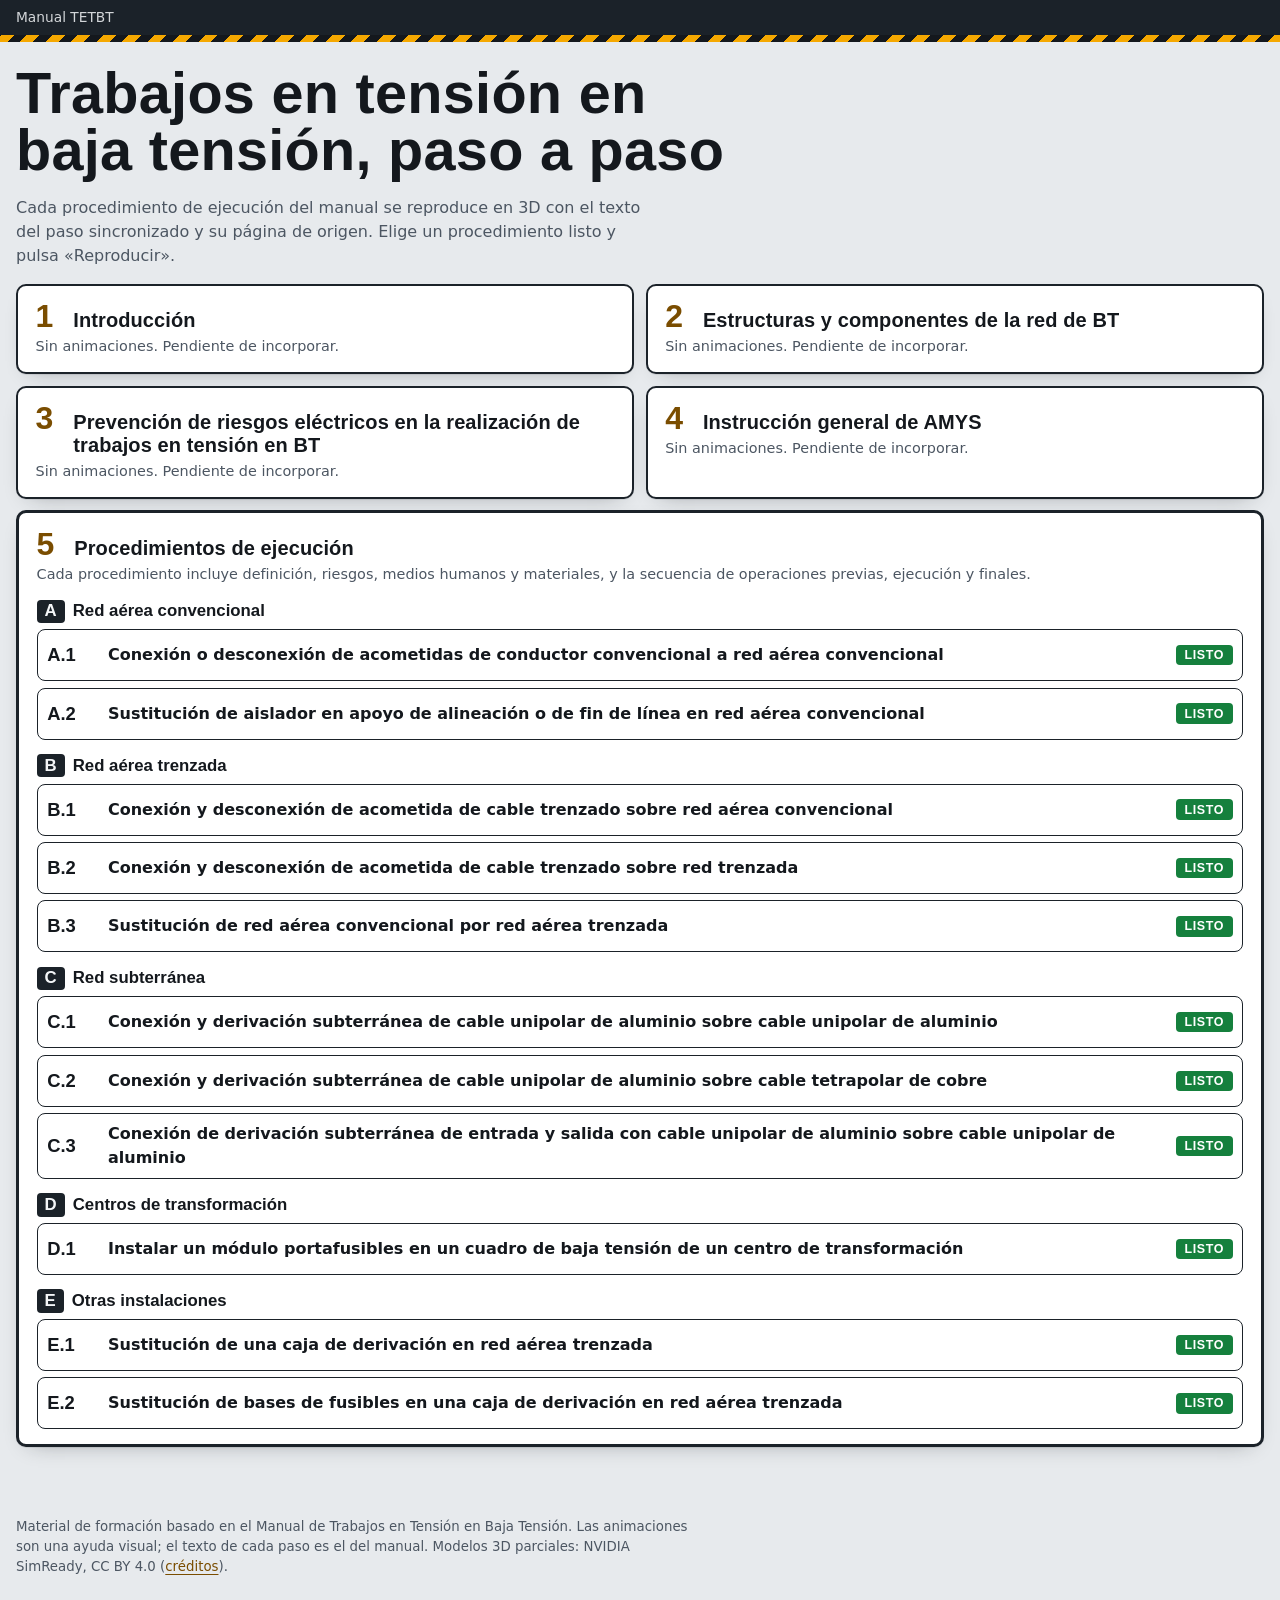
==== commit 821361b5: "Apartados D (D.1) y E (E.1, E.2) con animaciones paso a paso; portada actualizada; quita la leyenda " ====
--- a/index.html
+++ b/index.html
@@ -55,13 +55,14 @@
       <div class="grupo" id="s5-d">
         <h3><span class="l">D</span> Centros de transformación</h3>
         <ul class="procs">
-          <li class="pend"><span class="id">D.1</span><span class="tx">Instalar un módulo portafusibles en un cuadro de baja tensión de un centro de transformación</span><span class="estado pend">Pendiente</span></li>
+          <li class="listo"><span class="id">D.1</span><a href="procedimientos/d1_modulo_portafusibles_cuadro_bt.html"><span class="tx">Instalar un módulo portafusibles en un cuadro de baja tensión de un centro de transformación</span></a><span class="estado listo">Listo</span></li>
         </ul>
       </div>
       <div class="grupo" id="s5-e">
         <h3><span class="l">E</span> Otras instalaciones</h3>
         <ul class="procs">
-          <li class="pend"><span class="id">E.1</span><span class="tx">Sustitución de una caja de derivación en red aérea trenzada (y sustitución de bases de fusibles en una caja de derivación en red aérea trenzada)</span><span class="estado pend">Pendiente</span></li>
+          <li class="listo"><span class="id">E.1</span><a href="procedimientos/e1_sustitucion_caja_derivacion.html"><span class="tx">Sustitución de una caja de derivación en red aérea trenzada</span></a><span class="estado listo">Listo</span></li>
+          <li class="listo"><span class="id">E.2</span><a href="procedimientos/e2_sustitucion_bases_fusibles.html"><span class="tx">Sustitución de bases de fusibles en una caja de derivación en red aérea trenzada</span></a><span class="estado listo">Listo</span></li>
         </ul>
       </div>
     </li>
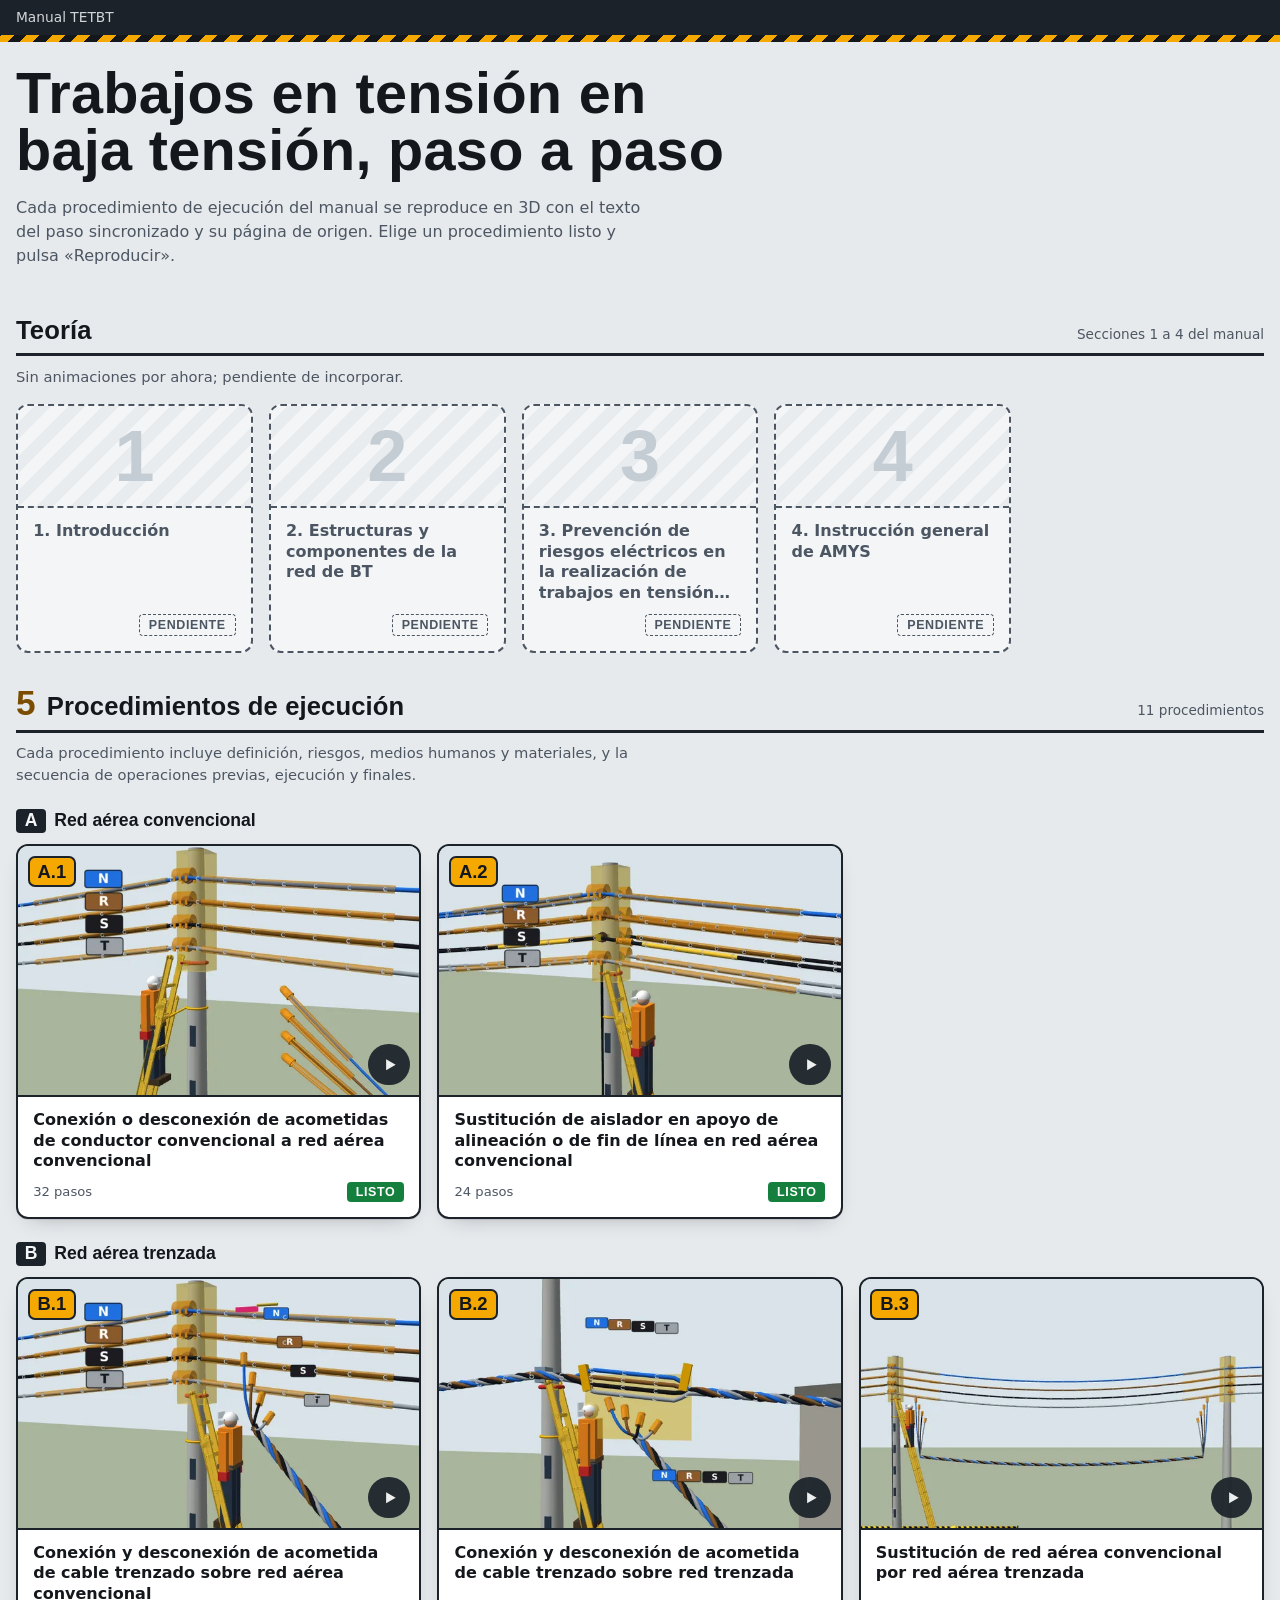
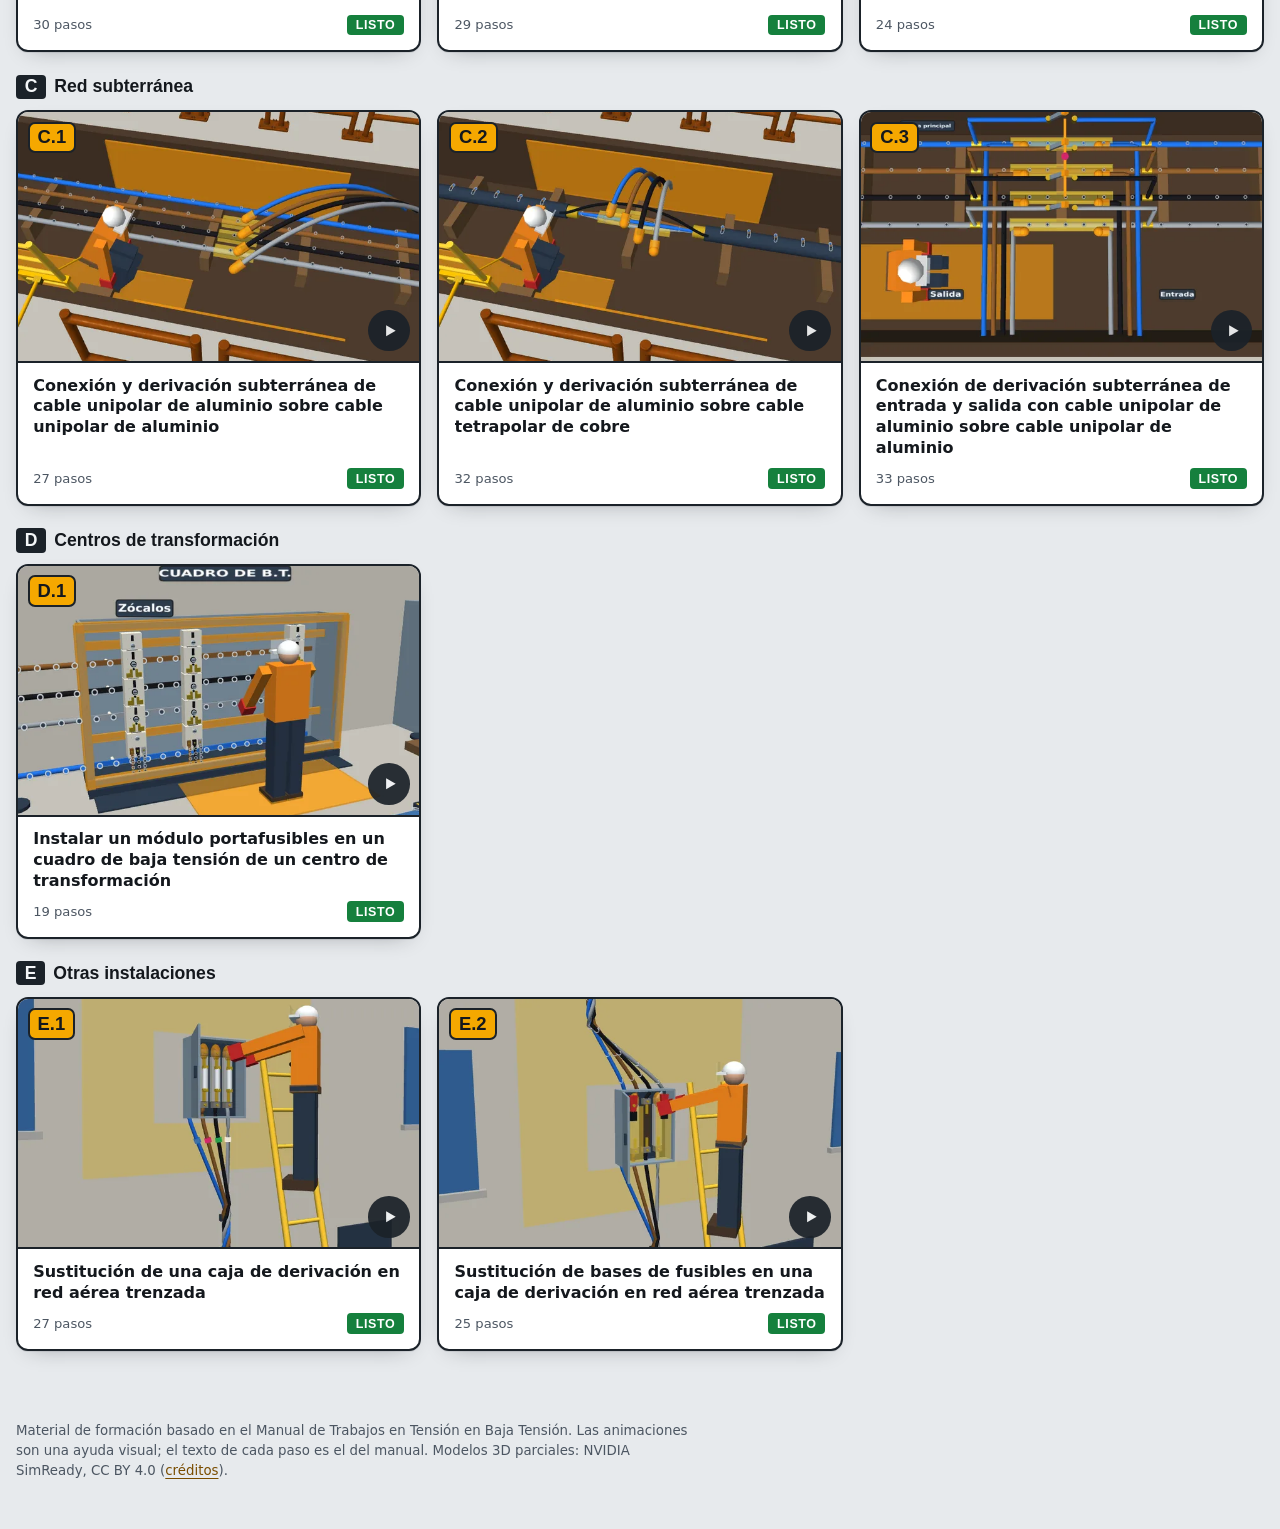
==== commit f02a1830: "Portada: cards con miniaturas 3D por procedimiento, secciones 1-4 como tarjetas pendientes Co-Author" ====
--- a/index.html
+++ b/index.html
@@ -20,53 +20,57 @@
     <p>Cada procedimiento de ejecución del manual se reproduce en 3D con el texto del paso sincronizado y su página de origen. Elige un procedimiento listo y pulsa «Reproducir».</p>
   </section>
 
-  <ol class="mapa" aria-label="Secciones del manual">
-    <li class="sec"><header><span class="num">1</span><h2>Introducción</h2></header><p>Sin animaciones. Pendiente de incorporar.</p></li>
-    <li class="sec"><header><span class="num">2</span><h2>Estructuras y componentes de la red de BT</h2></header><p>Sin animaciones. Pendiente de incorporar.</p></li>
-    <li class="sec"><header><span class="num">3</span><h2>Prevención de riesgos eléctricos en la realización de trabajos en tensión en BT</h2></header><p>Sin animaciones. Pendiente de incorporar.</p></li>
-    <li class="sec"><header><span class="num">4</span><h2>Instrucción general de AMYS</h2></header><p>Sin animaciones. Pendiente de incorporar.</p></li>
-    <li class="sec quinta" id="s5">
-      <header><span class="num">5</span><h2>Procedimientos de ejecución</h2></header>
-      <p>Cada procedimiento incluye definición, riesgos, medios humanos y materiales, y la secuencia de operaciones previas, ejecución y finales.</p>
+  <section class="teoria" aria-labelledby="t-teo">
+    <div class="sec-t"><h2 id="t-teo">Teoría</h2><small>Secciones 1 a 4 del manual</small></div>
+    <p class="sec-d">Sin animaciones por ahora; pendiente de incorporar.</p>
+    <ul class="cards">
+      <li class="card pend"><div class="thumb" aria-hidden="true"><span class="big">1</span></div><div class="body"><h4>1. Introducción</h4><div class="meta"><span class="estado pend">Pendiente</span></div></div></li>
+      <li class="card pend"><div class="thumb" aria-hidden="true"><span class="big">2</span></div><div class="body"><h4>2. Estructuras y componentes de la red de BT</h4><div class="meta"><span class="estado pend">Pendiente</span></div></div></li>
+      <li class="card pend"><div class="thumb" aria-hidden="true"><span class="big">3</span></div><div class="body"><h4>3. Prevención de riesgos eléctricos en la realización de trabajos en tensión en BT</h4><div class="meta"><span class="estado pend">Pendiente</span></div></div></li>
+      <li class="card pend"><div class="thumb" aria-hidden="true"><span class="big">4</span></div><div class="body"><h4>4. Instrucción general de AMYS</h4><div class="meta"><span class="estado pend">Pendiente</span></div></div></li>
+    </ul>
+  </section>
 
-      <div class="grupo" id="s5-a">
-        <h3><span class="l">A</span> Red aérea convencional</h3>
-        <ul class="procs">
-          <li class="listo"><span class="id">A.1</span><a href="procedimientos/a1_acometida_conductor_convencional.html"><span class="tx">Conexión o desconexión de acometidas de conductor convencional a red aérea convencional</span></a><span class="estado listo">Listo</span></li>
-          <li class="listo"><span class="id">A.2</span><a href="procedimientos/a2_sustitucion_aislador.html"><span class="tx">Sustitución de aislador en apoyo de alineación o de fin de línea en red aérea convencional</span></a><span class="estado listo">Listo</span></li>
-        </ul>
-      </div>
-      <div class="grupo" id="s5-b">
-        <h3><span class="l">B</span> Red aérea trenzada</h3>
-        <ul class="procs">
-          <li class="listo"><span class="id">B.1</span><a href="procedimientos/b1_acometida_trenzado_sobre_convencional.html"><span class="tx">Conexión y desconexión de acometida de cable trenzado sobre red aérea convencional</span></a><span class="estado listo">Listo</span></li>
-          <li class="listo"><span class="id">B.2</span><a href="procedimientos/b2_acometida_trenzado_sobre_trenzada.html"><span class="tx">Conexión y desconexión de acometida de cable trenzado sobre red trenzada</span></a><span class="estado listo">Listo</span></li>
-          <li class="listo"><span class="id">B.3</span><a href="procedimientos/b3_sustitucion_convencional_por_trenzada.html"><span class="tx">Sustitución de red aérea convencional por red aérea trenzada</span></a><span class="estado listo">Listo</span></li>
-        </ul>
-      </div>
-      <div class="grupo" id="s5-c">
-        <h3><span class="l">C</span> Red subterránea</h3>
-        <ul class="procs">
-          <li class="listo"><span class="id">C.1</span><a href="procedimientos/c1_derivacion_unipolar_sobre_unipolar.html"><span class="tx">Conexión y derivación subterránea de cable unipolar de aluminio sobre cable unipolar de aluminio</span></a><span class="estado listo">Listo</span></li>
-          <li class="listo"><span class="id">C.2</span><a href="procedimientos/c2_derivacion_unipolar_sobre_tetrapolar.html"><span class="tx">Conexión y derivación subterránea de cable unipolar de aluminio sobre cable tetrapolar de cobre</span></a><span class="estado listo">Listo</span></li>
-          <li class="listo"><span class="id">C.3</span><a href="procedimientos/c3_derivacion_entrada_salida.html"><span class="tx">Conexión de derivación subterránea de entrada y salida con cable unipolar de aluminio sobre cable unipolar de aluminio</span></a><span class="estado listo">Listo</span></li>
-        </ul>
-      </div>
-      <div class="grupo" id="s5-d">
-        <h3><span class="l">D</span> Centros de transformación</h3>
-        <ul class="procs">
-          <li class="listo"><span class="id">D.1</span><a href="procedimientos/d1_modulo_portafusibles_cuadro_bt.html"><span class="tx">Instalar un módulo portafusibles en un cuadro de baja tensión de un centro de transformación</span></a><span class="estado listo">Listo</span></li>
-        </ul>
-      </div>
-      <div class="grupo" id="s5-e">
-        <h3><span class="l">E</span> Otras instalaciones</h3>
-        <ul class="procs">
-          <li class="listo"><span class="id">E.1</span><a href="procedimientos/e1_sustitucion_caja_derivacion.html"><span class="tx">Sustitución de una caja de derivación en red aérea trenzada</span></a><span class="estado listo">Listo</span></li>
-          <li class="listo"><span class="id">E.2</span><a href="procedimientos/e2_sustitucion_bases_fusibles.html"><span class="tx">Sustitución de bases de fusibles en una caja de derivación en red aérea trenzada</span></a><span class="estado listo">Listo</span></li>
-        </ul>
-      </div>
-    </li>
-  </ol>
+  <section id="s5" aria-labelledby="t-s5">
+    <div class="sec-t"><span class="num">5</span><h2 id="t-s5">Procedimientos de ejecución</h2><small>11 procedimientos</small></div>
+    <p class="sec-d">Cada procedimiento incluye definición, riesgos, medios humanos y materiales, y la secuencia de operaciones previas, ejecución y finales.</p>
+    <div class="grupo" id="s5-a">
+      <h3><span class="l">A</span> Red aérea convencional</h3>
+      <ul class="cards">
+        <li class="card listo"><div class="thumb"><img src="assets/miniaturas/a1.webp" width="640" height="400" loading="lazy" alt="Escena 3D del procedimiento A.1"><span class="id">A.1</span><span class="play"><svg viewBox="0 0 24 24" fill="currentColor" aria-hidden="true"><path d="M7 4.5v15l13-7.5z"/></svg></span></div><div class="body"><h4><a href="procedimientos/a1_acometida_conductor_convencional.html">Conexión o desconexión de acometidas de conductor convencional a red aérea convencional</a></h4><div class="meta"><span>32 pasos</span><span class="estado listo">Listo</span></div></div></li>
+        <li class="card listo"><div class="thumb"><img src="assets/miniaturas/a2.webp" width="640" height="400" loading="lazy" alt="Escena 3D del procedimiento A.2"><span class="id">A.2</span><span class="play"><svg viewBox="0 0 24 24" fill="currentColor" aria-hidden="true"><path d="M7 4.5v15l13-7.5z"/></svg></span></div><div class="body"><h4><a href="procedimientos/a2_sustitucion_aislador.html">Sustitución de aislador en apoyo de alineación o de fin de línea en red aérea convencional</a></h4><div class="meta"><span>24 pasos</span><span class="estado listo">Listo</span></div></div></li>
+      </ul>
+    </div>
+    <div class="grupo" id="s5-b">
+      <h3><span class="l">B</span> Red aérea trenzada</h3>
+      <ul class="cards">
+        <li class="card listo"><div class="thumb"><img src="assets/miniaturas/b1.webp" width="640" height="400" loading="lazy" alt="Escena 3D del procedimiento B.1"><span class="id">B.1</span><span class="play"><svg viewBox="0 0 24 24" fill="currentColor" aria-hidden="true"><path d="M7 4.5v15l13-7.5z"/></svg></span></div><div class="body"><h4><a href="procedimientos/b1_acometida_trenzado_sobre_convencional.html">Conexión y desconexión de acometida de cable trenzado sobre red aérea convencional</a></h4><div class="meta"><span>30 pasos</span><span class="estado listo">Listo</span></div></div></li>
+        <li class="card listo"><div class="thumb"><img src="assets/miniaturas/b2.webp" width="640" height="400" loading="lazy" alt="Escena 3D del procedimiento B.2"><span class="id">B.2</span><span class="play"><svg viewBox="0 0 24 24" fill="currentColor" aria-hidden="true"><path d="M7 4.5v15l13-7.5z"/></svg></span></div><div class="body"><h4><a href="procedimientos/b2_acometida_trenzado_sobre_trenzada.html">Conexión y desconexión de acometida de cable trenzado sobre red trenzada</a></h4><div class="meta"><span>29 pasos</span><span class="estado listo">Listo</span></div></div></li>
+        <li class="card listo"><div class="thumb"><img src="assets/miniaturas/b3.webp" width="640" height="400" loading="lazy" alt="Escena 3D del procedimiento B.3"><span class="id">B.3</span><span class="play"><svg viewBox="0 0 24 24" fill="currentColor" aria-hidden="true"><path d="M7 4.5v15l13-7.5z"/></svg></span></div><div class="body"><h4><a href="procedimientos/b3_sustitucion_convencional_por_trenzada.html">Sustitución de red aérea convencional por red aérea trenzada</a></h4><div class="meta"><span>24 pasos</span><span class="estado listo">Listo</span></div></div></li>
+      </ul>
+    </div>
+    <div class="grupo" id="s5-c">
+      <h3><span class="l">C</span> Red subterránea</h3>
+      <ul class="cards">
+        <li class="card listo"><div class="thumb"><img src="assets/miniaturas/c1.webp" width="640" height="400" loading="lazy" alt="Escena 3D del procedimiento C.1"><span class="id">C.1</span><span class="play"><svg viewBox="0 0 24 24" fill="currentColor" aria-hidden="true"><path d="M7 4.5v15l13-7.5z"/></svg></span></div><div class="body"><h4><a href="procedimientos/c1_derivacion_unipolar_sobre_unipolar.html">Conexión y derivación subterránea de cable unipolar de aluminio sobre cable unipolar de aluminio</a></h4><div class="meta"><span>27 pasos</span><span class="estado listo">Listo</span></div></div></li>
+        <li class="card listo"><div class="thumb"><img src="assets/miniaturas/c2.webp" width="640" height="400" loading="lazy" alt="Escena 3D del procedimiento C.2"><span class="id">C.2</span><span class="play"><svg viewBox="0 0 24 24" fill="currentColor" aria-hidden="true"><path d="M7 4.5v15l13-7.5z"/></svg></span></div><div class="body"><h4><a href="procedimientos/c2_derivacion_unipolar_sobre_tetrapolar.html">Conexión y derivación subterránea de cable unipolar de aluminio sobre cable tetrapolar de cobre</a></h4><div class="meta"><span>32 pasos</span><span class="estado listo">Listo</span></div></div></li>
+        <li class="card listo"><div class="thumb"><img src="assets/miniaturas/c3.webp" width="640" height="400" loading="lazy" alt="Escena 3D del procedimiento C.3"><span class="id">C.3</span><span class="play"><svg viewBox="0 0 24 24" fill="currentColor" aria-hidden="true"><path d="M7 4.5v15l13-7.5z"/></svg></span></div><div class="body"><h4><a href="procedimientos/c3_derivacion_entrada_salida.html">Conexión de derivación subterránea de entrada y salida con cable unipolar de aluminio sobre cable unipolar de aluminio</a></h4><div class="meta"><span>33 pasos</span><span class="estado listo">Listo</span></div></div></li>
+      </ul>
+    </div>
+    <div class="grupo" id="s5-d">
+      <h3><span class="l">D</span> Centros de transformación</h3>
+      <ul class="cards">
+        <li class="card listo"><div class="thumb"><img src="assets/miniaturas/d1.webp" width="640" height="400" loading="lazy" alt="Escena 3D del procedimiento D.1"><span class="id">D.1</span><span class="play"><svg viewBox="0 0 24 24" fill="currentColor" aria-hidden="true"><path d="M7 4.5v15l13-7.5z"/></svg></span></div><div class="body"><h4><a href="procedimientos/d1_modulo_portafusibles_cuadro_bt.html">Instalar un módulo portafusibles en un cuadro de baja tensión de un centro de transformación</a></h4><div class="meta"><span>19 pasos</span><span class="estado listo">Listo</span></div></div></li>
+      </ul>
+    </div>
+    <div class="grupo" id="s5-e">
+      <h3><span class="l">E</span> Otras instalaciones</h3>
+      <ul class="cards">
+        <li class="card listo"><div class="thumb"><img src="assets/miniaturas/e1.webp" width="640" height="400" loading="lazy" alt="Escena 3D del procedimiento E.1"><span class="id">E.1</span><span class="play"><svg viewBox="0 0 24 24" fill="currentColor" aria-hidden="true"><path d="M7 4.5v15l13-7.5z"/></svg></span></div><div class="body"><h4><a href="procedimientos/e1_sustitucion_caja_derivacion.html">Sustitución de una caja de derivación en red aérea trenzada</a></h4><div class="meta"><span>27 pasos</span><span class="estado listo">Listo</span></div></div></li>
+        <li class="card listo"><div class="thumb"><img src="assets/miniaturas/e2.webp" width="640" height="400" loading="lazy" alt="Escena 3D del procedimiento E.2"><span class="id">E.2</span><span class="play"><svg viewBox="0 0 24 24" fill="currentColor" aria-hidden="true"><path d="M7 4.5v15l13-7.5z"/></svg></span></div><div class="body"><h4><a href="procedimientos/e2_sustitucion_bases_fusibles.html">Sustitución de bases de fusibles en una caja de derivación en red aérea trenzada</a></h4><div class="meta"><span>25 pasos</span><span class="estado listo">Listo</span></div></div></li>
+      </ul>
+    </div>
+  </section>
 </main>
 <footer class="pie"><small>Material de formación basado en el Manual de Trabajos en Tensión en Baja Tensión. Las animaciones son una ayuda visual; el texto de cada paso es el del manual. Modelos 3D parciales: NVIDIA SimReady, CC BY 4.0 (<a href="assets/modelos/CREDITOS.md">créditos</a>).</small></footer>
 <script src="assets/tet.js"></script>
--- a/assets/tet.css
+++ b/assets/tet.css
@@ -202,30 +202,43 @@
 .hero{padding:1.4rem 0 1rem;display:grid;gap:1rem}
 .hero h1{font-size:clamp(1.9rem,8vw,3.6rem);line-height:1}
 .hero p{max-width:62ch;color:var(--mut);margin:0}
-.mapa{list-style:none;margin:0;padding:0;display:grid;gap:.7rem}
-.sec{background:var(--panel);border:2px solid var(--carbon);border-radius:10px;padding:.9rem 1.1rem;box-shadow:var(--sombra)}
-.sec>header{display:flex;gap:.8rem;align-items:baseline}
-.sec .num{font:800 2rem/1 var(--f-tit);color:var(--aviso-txt);min-width:1.4ch}
-.sec h2{margin:0;font-size:1.25rem}
-.sec p{margin:.25rem 0 0;color:var(--mut);font-size:.9rem}
-.sec.quinta{border-width:3px}
-.grupo{margin-top:.9rem}
-.grupo h3{font:800 1.05rem var(--f-tit);margin:0 0 .4rem;display:flex;align-items:center;gap:.5rem}
-.grupo h3 .l{background:var(--carbon);color:var(--carbon-ink);padding:.1rem .5rem;border-radius:4px}
-.procs{list-style:none;margin:0;padding:0;display:grid;gap:.4rem}
-.procs li{display:grid;grid-template-columns:3.2rem 1fr auto;gap:.6rem;align-items:center;padding:.5rem .6rem;border:1.5px solid var(--bd);border-radius:8px;background:var(--panel2);min-height:52px}
-.procs .id{font:800 1.15rem var(--f-tit)}
-.procs a{color:var(--ink);font-weight:700;text-decoration:none}
-.procs a:hover{text-decoration:underline}
-.procs a::after{content:"";position:absolute;inset:0}
-.procs li{position:relative}
+.sec-t{display:flex;align-items:baseline;gap:.7rem;margin:2rem 0 .8rem;padding-bottom:.5rem;border-bottom:3px solid var(--carbon)}
+.sec-t .num{font:800 2.2rem/1 var(--f-tit);color:var(--aviso-txt)}
+.sec-t h2{margin:0;font-size:clamp(1.15rem,4.5vw,1.6rem)}
+.sec-t small{margin-left:auto;color:var(--mut);font-size:.85rem;white-space:nowrap}
+.sec-d{margin:-.2rem 0 1rem;color:var(--mut);max-width:70ch;font-size:.92rem}
+.grupo{margin-top:1.4rem}
+.grupo h3{font:800 1.1rem var(--f-tit);margin:0 0 .7rem;display:flex;align-items:center;gap:.5rem}
+.grupo h3 .l{background:var(--carbon);color:var(--carbon-ink);padding:.1rem .55rem;border-radius:4px}
+.cards{list-style:none;margin:0;padding:0;display:grid;gap:1rem;grid-template-columns:repeat(auto-fill,minmax(min(100%,320px),1fr))}
+.card{position:relative;display:flex;flex-direction:column;background:var(--panel);border:2px solid var(--carbon);border-radius:12px;overflow:hidden;box-shadow:var(--sombra);transition:transform .18s ease,box-shadow .18s ease}
+.card .thumb{position:relative;aspect-ratio:16/10;background:var(--panel2);overflow:hidden;border-bottom:2px solid var(--carbon)}
+.card .thumb img{display:block;width:100%;height:100%;object-fit:cover;transition:transform .35s ease}
+.card .id{position:absolute;left:.6rem;top:.6rem;background:var(--aviso);color:var(--aviso-ink);border:2px solid var(--carbon);border-radius:7px;padding:.05rem .5rem;font:800 1.15rem/1.4 var(--f-tit)}
+.card .play{position:absolute;right:.6rem;bottom:.6rem;width:2.6rem;height:2.6rem;border-radius:50%;background:var(--carbon);color:var(--carbon-ink);display:grid;place-items:center;opacity:.92;transition:background .18s,color .18s}
+.card .play svg{width:1.1rem;height:1.1rem;margin-left:.12rem}
+.card .body{display:flex;flex-direction:column;gap:.6rem;padding:.8rem .95rem .95rem;flex:1}
+.card h4{margin:0;font:700 1rem/1.3 var(--f-txt);display:-webkit-box;-webkit-line-clamp:4;-webkit-box-orient:vertical;overflow:hidden}
+.card h4 a{color:var(--ink);text-decoration:none}
+.card h4 a::after{content:"";position:absolute;inset:0;z-index:1}
+.card .meta{margin-top:auto;display:flex;align-items:center;gap:.5rem;color:var(--mut);font-size:.82rem}
+.card .meta .estado{margin-left:auto}
+.card.listo:hover{transform:translateY(-3px);box-shadow:0 2px 0 rgba(20,24,29,.1),0 16px 28px -14px rgba(20,24,29,.55)}
+.card.listo:hover .thumb img{transform:scale(1.05)}
+.card.listo:hover .play{background:var(--aviso);color:var(--aviso-ink)}
+.card:focus-within{outline:3px solid var(--foco);outline-offset:3px}
+.card.pend{border-style:dashed;border-color:var(--mut);box-shadow:none;background:var(--panel2)}
+.card.pend .thumb{border-bottom:2px dashed var(--mut);background:repeating-linear-gradient(135deg,var(--panel2) 0 12px,#e9ecef 12px 24px);display:grid;place-items:center}
+.card.pend .thumb .big{font:800 4.5rem/1 var(--f-tit);color:var(--bd)}
+.card.pend h4,.card.pend h4 a{color:var(--mut)}
 .estado{font:800 .78rem var(--f-tit);letter-spacing:.05em;padding:.2rem .55rem;border-radius:4px;text-transform:uppercase;white-space:nowrap}
 .estado.listo{background:var(--ok);color:#fff}
 .estado.pend{border:1.5px dashed var(--mut);color:var(--mut)}
-.procs li.pend{opacity:.78}
-.procs li.pend .tx{color:var(--mut)}
-.procs li.listo{border-color:var(--carbon);background:var(--panel)}
-@media (min-width:900px){.mapa{grid-template-columns:1fr 1fr}.sec.quinta{grid-column:1/-1}}
+.teoria .cards{grid-template-columns:repeat(auto-fill,minmax(min(100%,230px),1fr))}
+.teoria .card .thumb{aspect-ratio:16/7}
+@media (prefers-reduced-motion:reduce){.card,.card .thumb img{transition:none}.card.listo:hover{transform:none}.card.listo:hover .thumb img{transform:none}}
+@media (max-width:520px){.cards{gap:.8rem}.sec-t small{display:none}
+  .teoria .card{flex-direction:row;align-items:stretch}.teoria .card .thumb{aspect-ratio:auto;width:4.5rem;flex:none;border-bottom:0;border-right:2px dashed var(--mut)}.teoria .card .thumb .big{font-size:2.6rem}}
 
 /* ---------- movimiento reducido ---------- */
 @media (max-width:520px){
